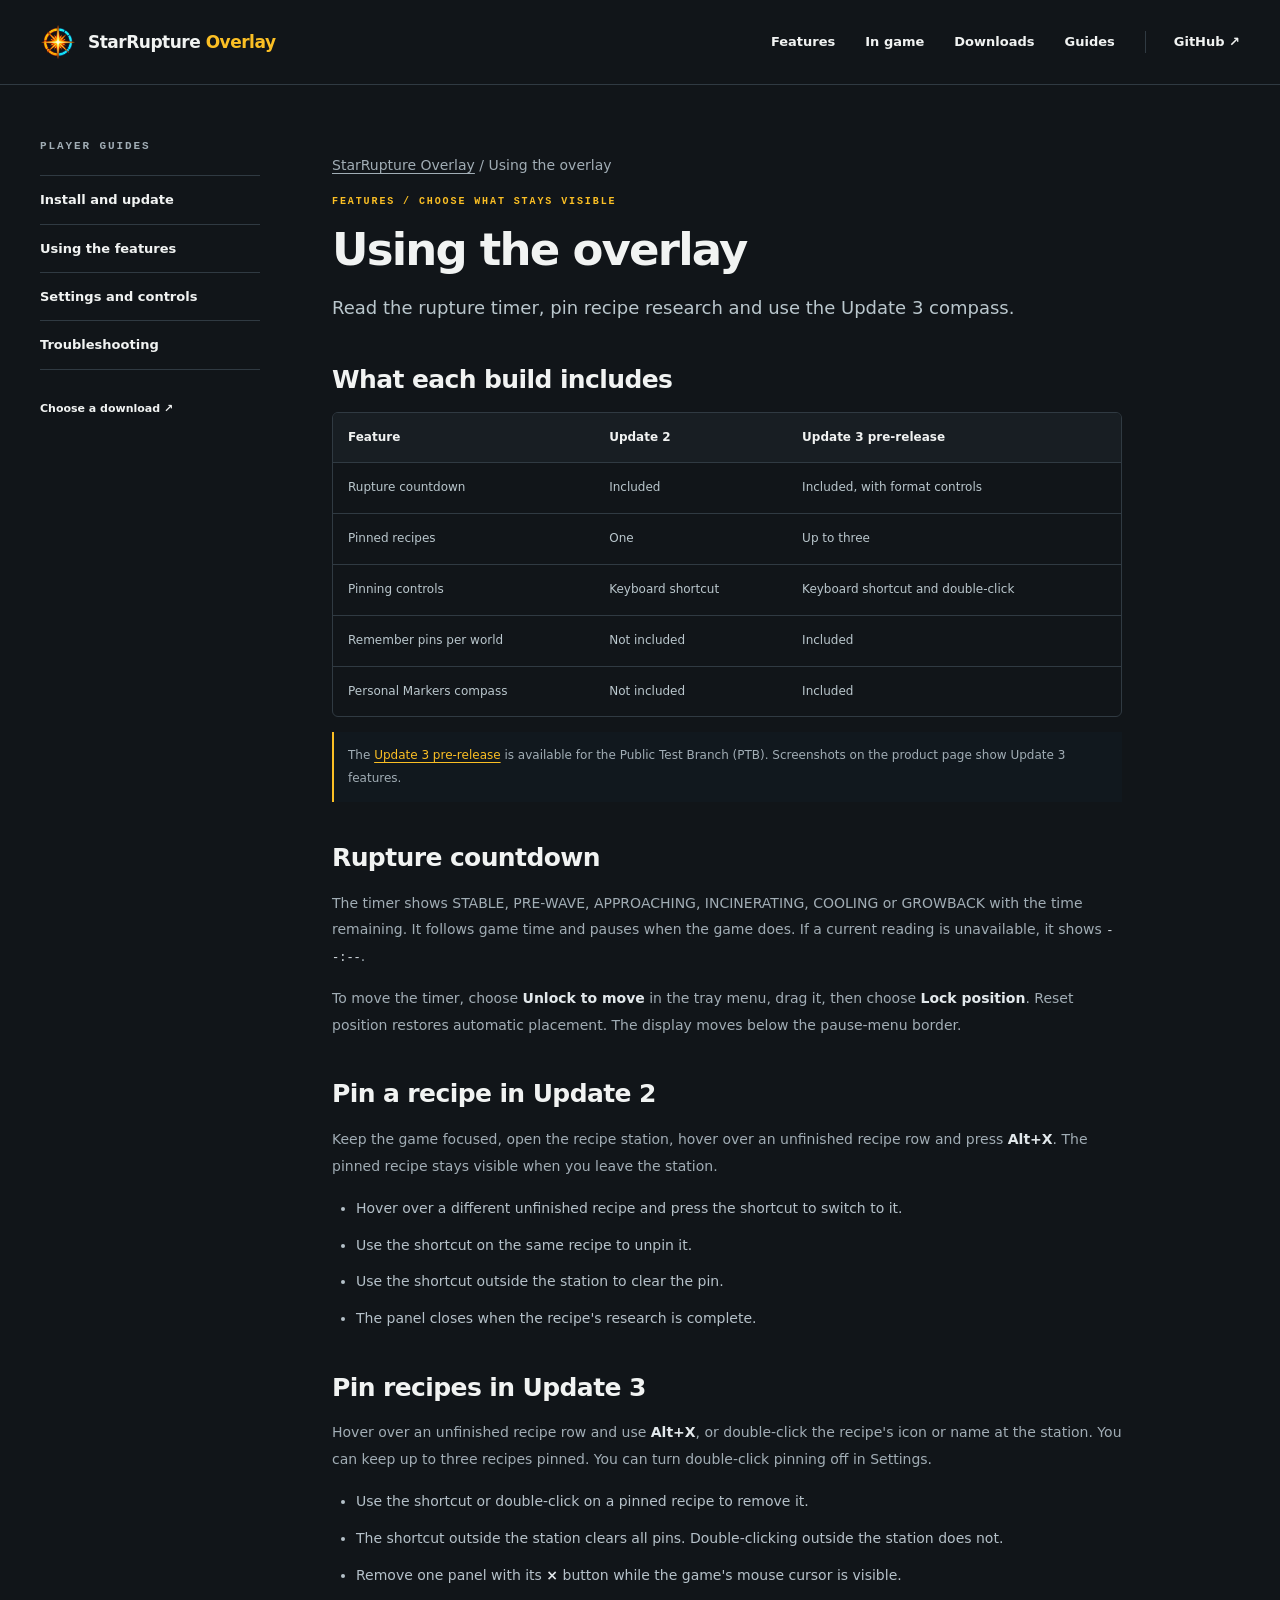
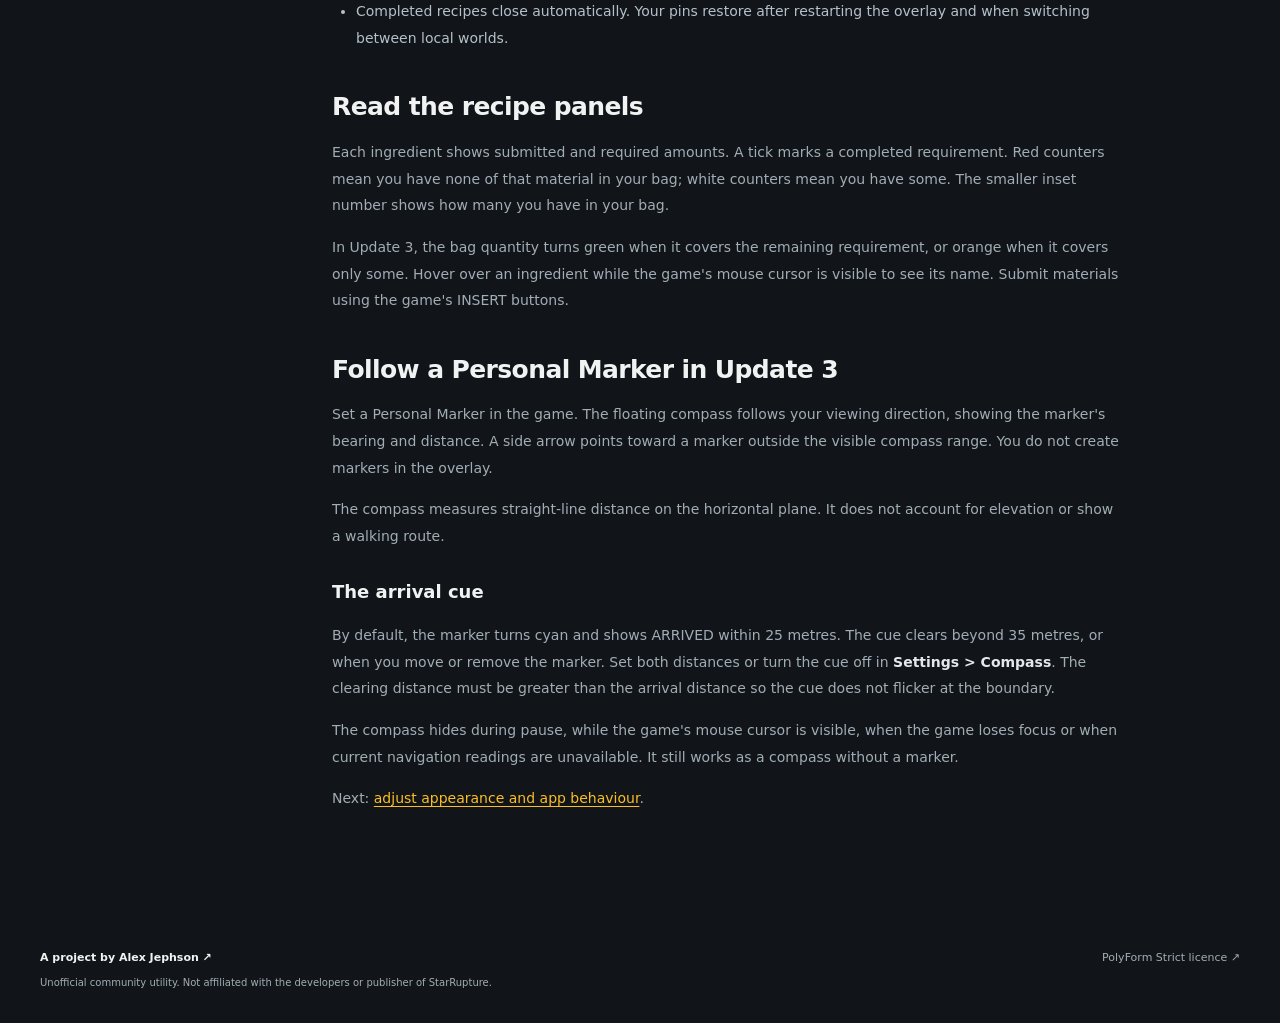
==== site/website/guides/features.html @ 8e0cb85e "Add StarRupture Overlay product website and manual Pages publishing" ====
<!doctype html>
<html lang="en"><head><meta charset="utf-8"><meta name="viewport" content="width=device-width, initial-scale=1"><meta name="robots" content="noindex,nofollow"><meta name="theme-color" content="#111519"><meta name="description" content="Read the rupture timer, pin recipe research and use the Update 3 compass."><title>Using the overlay | StarRupture Overlay</title><link rel="icon" href="../assets/overlay-mark.png"><link rel="stylesheet" href="../styles.css">
<!-- SEO:start -->
<link rel="canonical" href="https://ahjephson.dev/star-rupture-overlay/guides/features.html">
<meta property="og:type" content="website">
<meta property="og:site_name" content="StarRupture Overlay">
<meta property="og:title" content="Using the overlay | StarRupture Overlay">
<meta property="og:description" content="Read the rupture timer, pin recipe research and use the Update 3 compass.">
<meta property="og:url" content="https://ahjephson.dev/star-rupture-overlay/guides/features.html">
<meta property="og:image" content="https://ahjephson.dev/star-rupture-overlay/assets/in-game-overview.webp">
<meta property="og:image:width" content="1600">
<meta property="og:image:height" content="899">
<meta property="og:image:alt" content="StarRupture Overlay showing the timer, Personal Marker compass and recipe tracker in game.">
<meta name="twitter:card" content="summary_large_image">
<meta name="twitter:title" content="Using the overlay | StarRupture Overlay">
<meta name="twitter:description" content="Read the rupture timer, pin recipe research and use the Update 3 compass.">
<meta name="twitter:image" content="https://ahjephson.dev/star-rupture-overlay/assets/in-game-overview.webp">
<meta name="twitter:image:alt" content="StarRupture Overlay showing the timer, Personal Marker compass and recipe tracker in game.">
<script type="application/ld+json">{"@context":"https://schema.org","@graph":[{"@type":"WebPage","@id":"https://ahjephson.dev/star-rupture-overlay/guides/features.html#page","url":"https://ahjephson.dev/star-rupture-overlay/guides/features.html","name":"Using the overlay | StarRupture Overlay","description":"Read the rupture timer, pin recipe research and use the Update 3 compass.","inLanguage":"en","primaryImageOfPage":{"@type":"ImageObject","url":"https://ahjephson.dev/star-rupture-overlay/assets/in-game-overview.webp","width":1600,"height":899},"about":{"@id":"https://ahjephson.dev/star-rupture-overlay/#application"},"breadcrumb":{"@id":"https://ahjephson.dev/star-rupture-overlay/guides/features.html#breadcrumb"}},{"@type":"BreadcrumbList","@id":"https://ahjephson.dev/star-rupture-overlay/guides/features.html#breadcrumb","itemListElement":[{"@type":"ListItem","position":1,"name":"StarRupture Overlay","item":"https://ahjephson.dev/star-rupture-overlay/"},{"@type":"ListItem","position":2,"name":"Using the overlay","item":"https://ahjephson.dev/star-rupture-overlay/guides/features.html"}]}]}</script>
<!-- SEO:end -->
</head>
<body><a class="skip" href="#main">Skip to content</a>
  <header class="site-header"><div class="wrap header-inner">
    <a class="brand" href="../"><img src="../assets/overlay-mark.png" width="36" height="36" alt=""><span>StarRupture <strong>Overlay</strong></span></a>
    <nav aria-label="Main navigation"><a href="../#features">Features</a><a href="../#in-game">In game</a><a href="../#get-started">Downloads</a><a href="install.html">Guides</a><a href="https://github.com/ahjephson/star-rupture-overlay" class="nav-source">GitHub <span aria-hidden="true">↗</span></a></nav>
  </div></header>
<main id="main" class="wrap guide-layout"><aside class="guide-nav"><p class="eyebrow">PLAYER GUIDES</p><nav aria-label="Player guides"><a href="install.html">Install and update</a><a href="features.html">Using the features</a><a href="settings.html">Settings and controls</a><a href="help.html">Troubleshooting</a></nav><a class="text-link" href="../#get-started">Choose a download ↗</a></aside><article class="guide-prose"><p class="guide-breadcrumb"><a href="../">StarRupture Overlay</a> / Using the overlay</p><p class="eyebrow">FEATURES / CHOOSE WHAT STAYS VISIBLE</p><h1>Using the overlay</h1><p class="guide-intro">Read the rupture timer, pin recipe research and use the Update 3 compass.</p><h2>What each build includes</h2><div class="table-scroll"><table><thead><tr><th>Feature</th><th>Update 2</th><th>Update 3 pre-release</th></tr></thead><tbody><tr><td>Rupture countdown</td><td>Included</td><td>Included, with format controls</td></tr><tr><td>Pinned recipes</td><td>One</td><td>Up to three</td></tr><tr><td>Pinning controls</td><td>Keyboard shortcut</td><td>Keyboard shortcut and double-click</td></tr><tr><td>Remember pins per world</td><td>Not included</td><td>Included</td></tr><tr><td>Personal Markers compass</td><td>Not included</td><td>Included</td></tr></tbody></table></div><p class="version-note">The <a href="https://github.com/ahjephson/star-rupture-overlay/releases/tag/v1.1.0-update3.1">Update 3 pre-release</a> is available for the Public Test Branch (PTB). Screenshots on the product page show Update 3 features.</p>
<h2>Rupture countdown</h2><p>The timer shows STABLE, PRE-WAVE, APPROACHING, INCINERATING, COOLING or GROWBACK with the time remaining. It follows game time and pauses when the game does. If a current reading is unavailable, it shows <code>--:--</code>.</p><p>To move the timer, choose <strong>Unlock to move</strong> in the tray menu, drag it, then choose <strong>Lock position</strong>. Reset position restores automatic placement. The display moves below the pause-menu border.</p>
<h2>Pin a recipe in Update 2</h2><p>Keep the game focused, open the recipe station, hover over an unfinished recipe row and press <strong>Alt+X</strong>. The pinned recipe stays visible when you leave the station.</p><ul><li>Hover over a different unfinished recipe and press the shortcut to switch to it.</li><li>Use the shortcut on the same recipe to unpin it.</li><li>Use the shortcut outside the station to clear the pin.</li><li>The panel closes when the recipe's research is complete.</li></ul>
<h2>Pin recipes in Update 3</h2><p>Hover over an unfinished recipe row and use <strong>Alt+X</strong>, or double-click the recipe's icon or name at the station. You can keep up to three recipes pinned. You can turn double-click pinning off in Settings.</p><ul><li>Use the shortcut or double-click on a pinned recipe to remove it.</li><li>The shortcut outside the station clears all pins. Double-clicking outside the station does not.</li><li>Remove one panel with its <strong>×</strong> button while the game's mouse cursor is visible.</li><li>Completed recipes close automatically. Your pins restore after restarting the overlay and when switching between local worlds.</li></ul>
<h2>Read the recipe panels</h2><p>Each ingredient shows submitted and required amounts. A tick marks a completed requirement. Red counters mean you have none of that material in your bag; white counters mean you have some. The smaller inset number shows how many you have in your bag.</p><p>In Update 3, the bag quantity turns green when it covers the remaining requirement, or orange when it covers only some. Hover over an ingredient while the game's mouse cursor is visible to see its name. Submit materials using the game's INSERT buttons.</p>
<h2>Follow a Personal Marker in Update 3</h2><p>Set a Personal Marker in the game. The floating compass follows your viewing direction, showing the marker's bearing and distance. A side arrow points toward a marker outside the visible compass range. You do not create markers in the overlay.</p><p>The compass measures straight-line distance on the horizontal plane. It does not account for elevation or show a walking route.</p><h3>The arrival cue</h3><p>By default, the marker turns cyan and shows ARRIVED within 25 metres. The cue clears beyond 35 metres, or when you move or remove the marker. Set both distances or turn the cue off in <strong>Settings &gt; Compass</strong>. The clearing distance must be greater than the arrival distance so the cue does not flicker at the boundary.</p><p>The compass hides during pause, while the game's mouse cursor is visible, when the game loses focus or when current navigation readings are unavailable. It still works as a compass without a marker.</p><p>Next: <a href="settings.html">adjust appearance and app behaviour</a>.</p></article></main>
  <footer class="wrap footer"><div><a class="footer-brand" href="https://ahjephson.dev/">A project by Alex Jephson <span aria-hidden="true">↗</span></a><p>Unofficial community utility. Not affiliated with the developers or publisher of StarRupture.</p></div><a href="https://github.com/ahjephson/star-rupture-overlay/blob/main/LICENSE">PolyForm Strict licence ↗</a></footer></body></html>
---- site/website/styles.css ----
:root{color-scheme:dark;--bg:#111519;--surface:#181e23;--line:#303a42;--ink:#f1f3f2;--muted:#a1adb5;--amber:#fbbf24;--cyan:#80d8da;font-family:Inter,ui-sans-serif,system-ui,-apple-system,BlinkMacSystemFont,"Segoe UI",sans-serif;font-synthesis:none;text-rendering:optimizeLegibility}
*{box-sizing:border-box}html{scroll-behavior:smooth;scroll-padding-top:100px}body{margin:0;background:var(--bg);color:var(--ink);line-height:1.65}a{color:inherit;text-decoration:none}a:focus-visible{outline:2px solid var(--amber);outline-offset:6px}p,h1,h2,h3,figure{margin:0}p{color:var(--muted)}.wrap{width:min(1240px,calc(100% - 80px));margin-inline:auto}.site-header{background:#111519f5;border-bottom:1px solid var(--line)}.header-inner{min-height:84px;display:flex;align-items:center;justify-content:space-between;gap:32px}.brand{display:flex;align-items:center;gap:12px;font-weight:750;font-size:17px;letter-spacing:-.5px}.brand strong{color:var(--amber);font-weight:750}.brand img{object-fit:contain}nav{display:flex;gap:30px;font-size:13px;font-weight:550}nav a:hover,.text-link:hover{color:var(--amber)}.nav-source{border-left:1px solid var(--line);padding-left:28px}.hero{padding-top:58px}.hero-top{display:grid;grid-template-columns:1.08fr 1fr;align-items:end;gap:70px;margin-bottom:38px}.eyebrow,.frame-bar,.feature-label,.feature-footer,.small,.fact-number,.requirement>span{font-family:ui-monospace,SFMono-Regular,Consolas,monospace}.eyebrow{font-size:11px;letter-spacing:1.9px;color:var(--muted);font-weight:600;display:flex;align-items:center;gap:9px;margin-bottom:20px}.dot,.live-dot,.status-dot{display:inline-block;width:6px;height:6px;background:var(--amber);border-radius:50%;flex-shrink:0}.live-dot,.status-dot{background:var(--cyan)}h1{font-size:clamp(40px,4.7vw,66px);line-height:1.07;letter-spacing:-3px;font-weight:750}h1 span,.amber{color:var(--amber)}.hero-copy>p:first-child{font-size:17px;max-width:510px;line-height:1.75}.actions{display:flex;gap:25px;align-items:center;flex-wrap:wrap;margin:24px 0 15px}.button{display:inline-flex;gap:26px;justify-content:space-between;align-items:center;font-size:13px;font-weight:750;padding:13px 20px;border-radius:5px}.primary{background:var(--amber);color:#171b1e}.primary:hover{background:#ffd369}.text-link{font-size:13px;font-weight:650}.text-link span{margin-left:10px}.small{font-size:10px;letter-spacing:.2px}.muted{color:var(--muted)}.game-frame{border:1px solid #42505a;border-radius:8px;overflow:hidden;background:#191f24;box-shadow:0 16px 60px #0002}.frame-bar{display:flex;align-items:center;gap:9px;justify-content:space-between;padding:11px 16px;font-size:9px;letter-spacing:1.5px;color:#b7c2c9;border-bottom:1px solid var(--line)}.frame-bar>span:first-child{display:flex;align-items:center;gap:8px}.preview-label{color:var(--amber)}.game-frame>a{display:block;line-height:0}.game-frame img{display:block;width:100%;height:auto}.game-frame figcaption{padding:12px 16px;display:flex;justify-content:space-between;gap:20px;font-size:11px;color:var(--muted)}.game-frame figcaption>span:first-child{color:var(--ink)}.compatibility{display:grid;grid-template-columns:auto 1fr;gap:36px;padding:19px 0 24px;border-bottom:1px solid var(--line);font-size:11px}.compatibility p:first-child{display:flex;align-items:center;gap:9px;color:var(--ink);white-space:nowrap}.section{padding-block:82px}.section-heading{display:flex;justify-content:space-between;align-items:end;gap:60px;margin-bottom:34px}h2{font-size:clamp(30px,3vw,43px);line-height:1.15;letter-spacing:-1.7px}.section-heading>p{max-width:410px;font-size:14px}.feature-grid{display:grid;grid-template-columns:repeat(3,minmax(0,1fr));gap:18px}.feature{padding:28px;background:var(--surface);border:1px solid var(--line);border-radius:7px;display:flex;flex-direction:column}.feature-label{font-size:9px;letter-spacing:1px;display:flex;justify-content:space-between;align-items:center;color:var(--amber);margin-bottom:24px}.feature-label>span:last-child{font-size:23px;font-family:system-ui}.feature h3{font-size:26px;line-height:1.2;letter-spacing:-.7px;margin-bottom:16px}.feature p{font-size:13px;line-height:1.9;flex:1}.feature-footer{border-top:1px solid var(--line);margin-top:26px;padding-top:16px;font-size:9px;letter-spacing:.5px;display:flex;gap:9px;align-items:center;color:#b7c2c9}.upcoming-tag{color:var(--amber)}.upcoming{border-top-color:#c18e19}.game-band{background:#151b20;border-block:1px solid var(--line)}.quiet-facts{display:grid;grid-template-columns:repeat(3,1fr);gap:45px;margin-top:35px}.fact-number{color:var(--amber);font-size:10px}.quiet-facts h3{font-size:16px;margin:9px 0}.quiet-facts p{font-size:12px;line-height:1.85}.install{display:grid;grid-template-columns:1fr .87fr;gap:100px;align-items:center}.install-copy{font-size:14px;margin-top:22px;max-width:480px}code{font-size:12px;color:#d8e0e6;overflow-wrap:anywhere}.install-panel{border:1px solid var(--line);border-radius:7px;background:var(--surface)}.install-panel>.frame-bar{justify-content:start}.install-panel-body{padding:26px}.requirement{display:flex;justify-content:space-between;gap:20px;font-size:12px;padding:12px 0;border-bottom:1px solid var(--line)}.requirement>span{color:var(--muted);font-size:10px}.requirement strong{font-weight:550;text-align:right}.install-panel-body p{font-size:12px;margin:20px 0}.closing{border-block:1px solid var(--line);background:linear-gradient(110deg,#211f18,#161b20)}.closing-inner{padding-block:42px;display:flex;justify-content:space-between;gap:35px;align-items:center}.closing h2{font-size:26px;letter-spacing:-.6px}.closing .eyebrow{margin-bottom:12px}.closing p:last-child{font-size:13px;margin-top:10px}.footer{padding-block:32px;display:flex;justify-content:space-between;gap:40px;font-size:11px}.footer-brand{color:var(--ink);font-weight:600}.footer p{font-size:10px;max-width:620px;margin-top:8px}.footer>a{color:var(--muted)}.skip{position:absolute;top:-100px}.skip:focus{top:10px;left:20px;background:var(--amber);color:#111;padding:10px;z-index:10}
@media(max-width:1000px){.hero-top{gap:35px}.hero-copy>p:first-child{font-size:14px}h1{letter-spacing:-2px}.install{gap:40px}.feature{padding:22px}.feature h3{font-size:23px}.compatibility{gap:20px}.section{padding-block:60px}}
@media(max-width:700px){.wrap{width:calc(100% - 36px)}.header-inner{min-height:72px;flex-wrap:wrap;gap:12px;padding-block:15px}nav{width:100%;gap:22px;font-size:11px}.nav-source{margin-left:auto;padding-left:15px}.hero{padding-top:36px}.hero-top,.install{grid-template-columns:1fr;gap:25px}h1{font-size:43px}.hero-top{margin-bottom:25px}.hero-copy>p:first-child{font-size:15px}.eyebrow{font-size:9px}.actions{gap:20px}.compatibility{grid-template-columns:1fr;gap:8px}.frame-bar{font-size:8px;letter-spacing:.7px;padding:9px 10px}.game-frame figcaption{font-size:10px;padding:10px}.game-frame figcaption>span:last-child{display:none}.section{padding-block:46px}.section-heading{display:block;margin-bottom:25px}.section-heading>p{margin-top:18px;font-size:13px}.feature-grid{grid-template-columns:1fr}.feature-label{margin-bottom:16px}.quiet-facts{grid-template-columns:1fr;gap:23px}.quiet-facts>div{border-bottom:1px solid var(--line);padding-bottom:20px}.closing-inner,.footer{flex-direction:column;align-items:start;gap:25px}.install{gap:30px}.install-panel-body{padding:20px}h2{font-size:33px}.footer{padding-block:25px}}
@media(prefers-reduced-motion:reduce){html{scroll-behavior:auto}}
.feature-showcase{grid-template-columns:repeat(2,minmax(0,1fr));gap:22px}.feature-showcase .feature{padding:0;overflow:hidden}.feature-content{padding:30px}.feature-showcase .feature-label{margin-bottom:16px;gap:14px;flex-wrap:wrap}.feature-showcase h3{font-size:27px}.feature-showcase p{flex:initial}.feature-visual{height:210px;position:relative;display:flex;align-items:center;justify-content:center;overflow:hidden;background:radial-gradient(ellipse at center,#26383b,#10181d 75%);border-bottom:1px solid var(--line)}.capture-window{position:relative;overflow:hidden;flex-shrink:0}.capture-window img{position:absolute;width:2559px!important;max-width:none;height:1438px;left:0;top:0}.timer-visual .capture-window{width:230px;height:96px}.capture-caption{position:absolute;left:22px;bottom:14px;font:8px ui-monospace,Consolas,monospace;letter-spacing:1.4px;color:#a1adb5}.compass-visual .capture-window{width:440px;height:100px}.compass-visual img{left:-1060px}.compass-feature{order:2}.recipe-feature{order:3;grid-column:1/-1;display:grid;grid-template-columns:1fr 1fr!important}.recipe-feature .feature-content{grid-column:1;grid-row:1;align-self:center;padding:42px}.recipe-visual{grid-column:2;grid-row:1;height:100%;min-height:440px;border-bottom:0;border-left:1px solid var(--line);background:radial-gradient(ellipse at center,#3a3931,#111a20 80%)}.recipe-visual .capture-window{width:310px;height:550px;transform:scale(.75);margin-block:-68px}.recipe-visual img{left:-2248px;top:-446px}.feature-points{padding:0;margin:20px 0 0;list-style:none;display:grid;gap:10px}.feature-points li{position:relative;padding-left:17px;color:#bdc8cf;font-size:12px;line-height:1.7}.feature-points li::before{content:'+';position:absolute;left:0;color:var(--amber)}.feature-content .feature-note{border-top:1px solid var(--line);padding-top:18px;margin-top:24px;font-size:11px;color:var(--muted)}
@media(max-width:700px){.feature-showcase{grid-template-columns:1fr}.feature-content{padding:23px}.feature-showcase h3{font-size:24px}.feature-visual{height:180px}.recipe-feature{grid-template-columns:1fr!important}.recipe-visual{grid-column:1;grid-row:1;min-height:350px;border-left:0;border-bottom:1px solid var(--line)}.recipe-feature .feature-content{grid-row:2;padding:25px}.recipe-visual .capture-window{transform:scale(.6);margin-block:-110px}.compass-visual .capture-window{transform:scale(.68)}.capture-caption{font-size:7px}}

.feature-showcase .feature-label>span{font:inherit}.feature-showcase .feature-label>.upcoming-tag{font-size:8px;letter-spacing:.5px;border:1px solid #69551f;padding:3px 7px;border-radius:3px}.timer-visual .capture-window{width:222px;height:86px}.timer-visual img{left:-8px;top:-8px}
.timer-visual .capture-window,.recipe-visual .capture-window{border:2px solid #657580;border-radius:4px;box-shadow:0 0 0 10px #10171d,0 0 0 11px #35434e,0 12px 30px #0008}.compass-states{height:250px;flex-direction:column;gap:10px}.marker-state .state-label{display:block;text-align:center;font:8px ui-monospace,monospace;letter-spacing:1px;color:var(--muted);margin-bottom:7px}.compass-states .marker-state>.capture-window{height:93px;border:1px solid #4d6268;border-radius:4px}.compass-states .arrival-state{display:flex;align-items:center;gap:18px}.compass-states .arrival-state>.capture-window{width:148px;height:53px;border:1px solid #4d6268;border-radius:4px}.compass-states .arrival-state img{left:-1206px;top:-40px}.arrival-state p{font-size:11px!important;max-width:125px}.version-note{margin-top:14px;padding:12px 14px;border-left:2px solid var(--amber);background:#11181e;font-size:12px!important}.download-grid{display:grid;grid-template-columns:1fr 1fr;gap:22px}.download-card{padding:32px;background:var(--surface);border:1px solid var(--line);border-radius:7px;display:flex;flex-direction:column;align-items:start}.download-channel{font:10px ui-monospace,monospace;letter-spacing:1px;color:var(--cyan);margin-bottom:18px}.prerelease .download-channel{color:var(--amber)}.download-card h3{font-size:26px;letter-spacing:-.7px;margin-bottom:12px}.download-card>p{font-size:13px}.download-card .feature-points{margin-bottom:26px;flex:1}.download-card .text-link,.download-card>.small{margin-top:16px}.unavailable{background:#252b30;color:#b4bec5;border:1px solid #495159;cursor:default}.guide-strip{display:flex;justify-content:space-between;gap:24px;align-items:center;margin-top:24px;padding:24px;border:1px solid var(--line);border-radius:7px}.guide-strip h3{font-size:17px}.guide-strip p{font-size:12px;margin-top:5px}
@media(max-width:700px){.download-grid{grid-template-columns:1fr}.download-card{padding:24px}.guide-strip{align-items:start;flex-direction:column}.compass-states{height:230px}.compass-states .marker-state>.capture-window{transform:scale(.65);margin-block:-14px}.compass-states .arrival-state>.capture-window{transform:none}.compass-states .arrival-state{gap:10px}.arrival-state p{max-width:90px}}
.guide-layout{display:grid;grid-template-columns:220px minmax(0,790px);gap:72px;padding-block:52px 90px}.guide-nav{align-self:start;position:sticky;top:30px}.guide-nav nav{display:flex;flex-direction:column;gap:0;margin-bottom:24px;border-top:1px solid var(--line)}.guide-nav nav a{padding:13px 0;border-bottom:1px solid var(--line);font-size:13px}.guide-nav .text-link{font-size:11px}.guide-prose{min-width:0}.guide-breadcrumb{font-size:11px;margin-bottom:32px}.guide-breadcrumb a{color:var(--muted)!important}.guide-prose h1{font-size:45px;line-height:1.15;letter-spacing:-1.8px;margin-bottom:18px}.guide-prose .guide-intro{font-size:18px;line-height:1.7;margin-bottom:32px;color:#bac7cd}.guide-prose h2{font-size:25px;letter-spacing:-.6px;margin:42px 0 17px}.guide-prose h3{font-size:18px;margin:28px 0 13px}.guide-prose p{margin:15px 0;font-size:14px;line-height:1.9}.guide-prose li{font-size:14px;line-height:1.9;margin:10px 0;color:#b5c1c9}.guide-prose ul,.guide-prose ol{padding-left:24px}.guide-prose strong{color:#e2e8eb;font-weight:600}.guide-prose a:not(.button){color:var(--amber);text-decoration:underline;text-underline-offset:3px}.guide-prose pre{padding:20px;background:#0c1217;border:1px solid var(--line);border-radius:5px;overflow:auto;white-space:pre-wrap;overflow-wrap:anywhere}.guide-prose pre code{font-size:12px}.inline-badge{font:9px ui-monospace,monospace;letter-spacing:.5px;color:var(--amber);border:1px solid #69551f;padding:4px 8px;vertical-align:middle;white-space:nowrap}.table-scroll{overflow:auto;border:1px solid var(--line);border-radius:6px}.guide-prose table{width:100%;border-collapse:collapse;font-size:12px;min-width:520px}.guide-prose th,.guide-prose td{padding:15px;text-align:left;border-bottom:1px solid var(--line);color:#bac7cd}.guide-prose th{color:var(--ink);background:var(--surface);font-weight:600}.guide-prose tr:last-child td{border-bottom:0}.guide-prose .eyebrow{font-size:10px;line-height:1.5;color:var(--amber)}
@media(max-width:800px){.guide-layout{grid-template-columns:1fr;gap:32px;padding-block:28px 50px}.guide-nav{position:static}.guide-nav nav{display:grid;grid-template-columns:1fr 1fr;margin-bottom:12px;gap:0 18px}.guide-nav .eyebrow{margin-bottom:12px}.guide-prose h1{font-size:36px}.guide-breadcrumb{margin-bottom:22px}.guide-prose .guide-intro{font-size:16px}.guide-prose h2{font-size:23px}.guide-nav nav a{font-size:11px}.guide-prose table{min-width:460px}}
.feature-showcase{grid-template-columns:minmax(0,1fr);gap:24px}.feature-showcase>.feature{display:grid;grid-template-columns:minmax(0,1fr) minmax(0,1fr)!important;grid-column:1/-1;min-width:0}.feature-showcase .feature-content{grid-column:1;grid-row:1;align-self:center;padding:42px}.feature-showcase .feature-visual{grid-column:2;grid-row:1;height:100%;min-height:360px;border-bottom:0;border-left:1px solid var(--line)}.feature-showcase .timer-cycle{display:grid;grid-template-columns:repeat(2,minmax(0,1fr));gap:28px 16px;padding:38px 28px 22px;min-height:440px;align-content:center;justify-items:center}.timer-stage{min-width:0;display:flex;flex-direction:column;align-items:center;gap:17px}.timer-stage figcaption{font:8px ui-monospace,monospace;letter-spacing:1.2px;color:var(--muted)}.timer-cycle .capture-window{width:222px;height:86px;flex-shrink:0}.timer-cycle .capture-window img{left:-8px;top:-8px}.stage-note{grid-column:1/-1;text-align:center;font-size:9px!important;margin-top:0!important;color:var(--muted)}
@media(min-width:701px) and (max-width:1100px){.feature-showcase .timer-cycle{padding-inline:14px;gap:18px 8px}.timer-stage .capture-window{transform:scale(.76);margin:-10px -27px}.timer-stage{gap:15px}.feature-showcase .compass-states .marker-state>.capture-window{transform:scale(.75);margin-inline:-55px}.feature-showcase .feature-content{padding:30px}}
@media(max-width:700px){.feature-showcase>.feature{grid-template-columns:minmax(0,1fr)!important}.feature-showcase .feature-visual{grid-column:1;grid-row:1;min-height:280px;border-left:0;border-bottom:1px solid var(--line)}.feature-showcase .feature-content{grid-column:1;grid-row:2;padding:27px}.feature-showcase .timer-cycle{grid-template-columns:repeat(2,minmax(0,1fr));min-height:350px;padding:28px 14px 20px;gap:19px 10px}.timer-stage .capture-window{transform:scale(.68);margin:-14px -36px}.timer-stage{gap:13px}.timer-stage figcaption{font-size:7px;letter-spacing:.5px}.feature-showcase .compass-states{min-height:260px}.feature-showcase .recipe-visual{min-height:350px}.stage-note{font-size:8px!important}}
@media(max-width:360px){.timer-stage .capture-window{transform:scale(.53);margin:-20px -52px}.feature-showcase .timer-cycle{gap:19px 6px;padding-inline:10px}.timer-stage figcaption{font-size:6px}.stage-note{max-width:220px}}
.feature-showcase .compass-states{min-height:430px;padding-block:30px;gap:20px}.clear-marker-state img{left:-1060px;top:0}
@media(max-width:700px){.feature-showcase .compass-states{min-height:350px;padding-block:24px;gap:18px}}
.ui-capture{margin:24px 0 30px;padding:22px;background:#1a232a;border:1px solid #35434e;border-radius:7px;text-align:center}.ui-capture a{display:block;line-height:0}.ui-capture img{max-width:100%;height:auto;display:block;margin:auto;filter:drop-shadow(0 9px 14px #0004)}.ui-capture figcaption{color:var(--muted);font:10px ui-monospace,monospace;margin-top:17px;line-height:1.6}.tray-capture-grid{display:grid;grid-template-columns:1fr 1fr;gap:18px;align-items:stretch}.tray-capture-grid .ui-capture{display:flex;flex-direction:column;justify-content:center;padding:26px 18px}.connection-captures{display:grid;grid-template-columns:repeat(3,minmax(0,1fr));gap:14px}.connection-captures .ui-capture{padding:16px 12px;margin-top:12px}.connection-captures .ui-capture a{flex:1;display:flex;align-items:center}.connection-captures .ui-capture img{width:100%}.connection-captures .ui-capture{display:flex;flex-direction:column;justify-content:center}
@media(max-width:700px){.ui-capture{padding:14px}.tray-capture-grid,.connection-captures{grid-template-columns:1fr;gap:0}.connection-captures .ui-capture img{width:auto}.connection-captures .ui-capture{padding:22px}.tray-capture-grid .ui-capture{margin-block:12px}}
.download-card .prerelease-note{font-size:11px;margin-top:16px;line-height:1.8}.prerelease-note a{color:var(--amber);text-decoration:underline;text-underline-offset:3px}

/* Feature assets are exact pixel crops; hidden source content is not published. */
.timer-cycle .capture-window img{width:222px!important;height:86px;left:0;top:0}
.compass-states .marker-state .capture-window img{width:440px!important;height:93px;left:0;top:0}
.compass-states .arrival-state .capture-window img{width:148px!important;height:53px;left:0;top:0}
.recipe-visual .capture-window img{width:310px!important;height:550px;left:0;top:0}
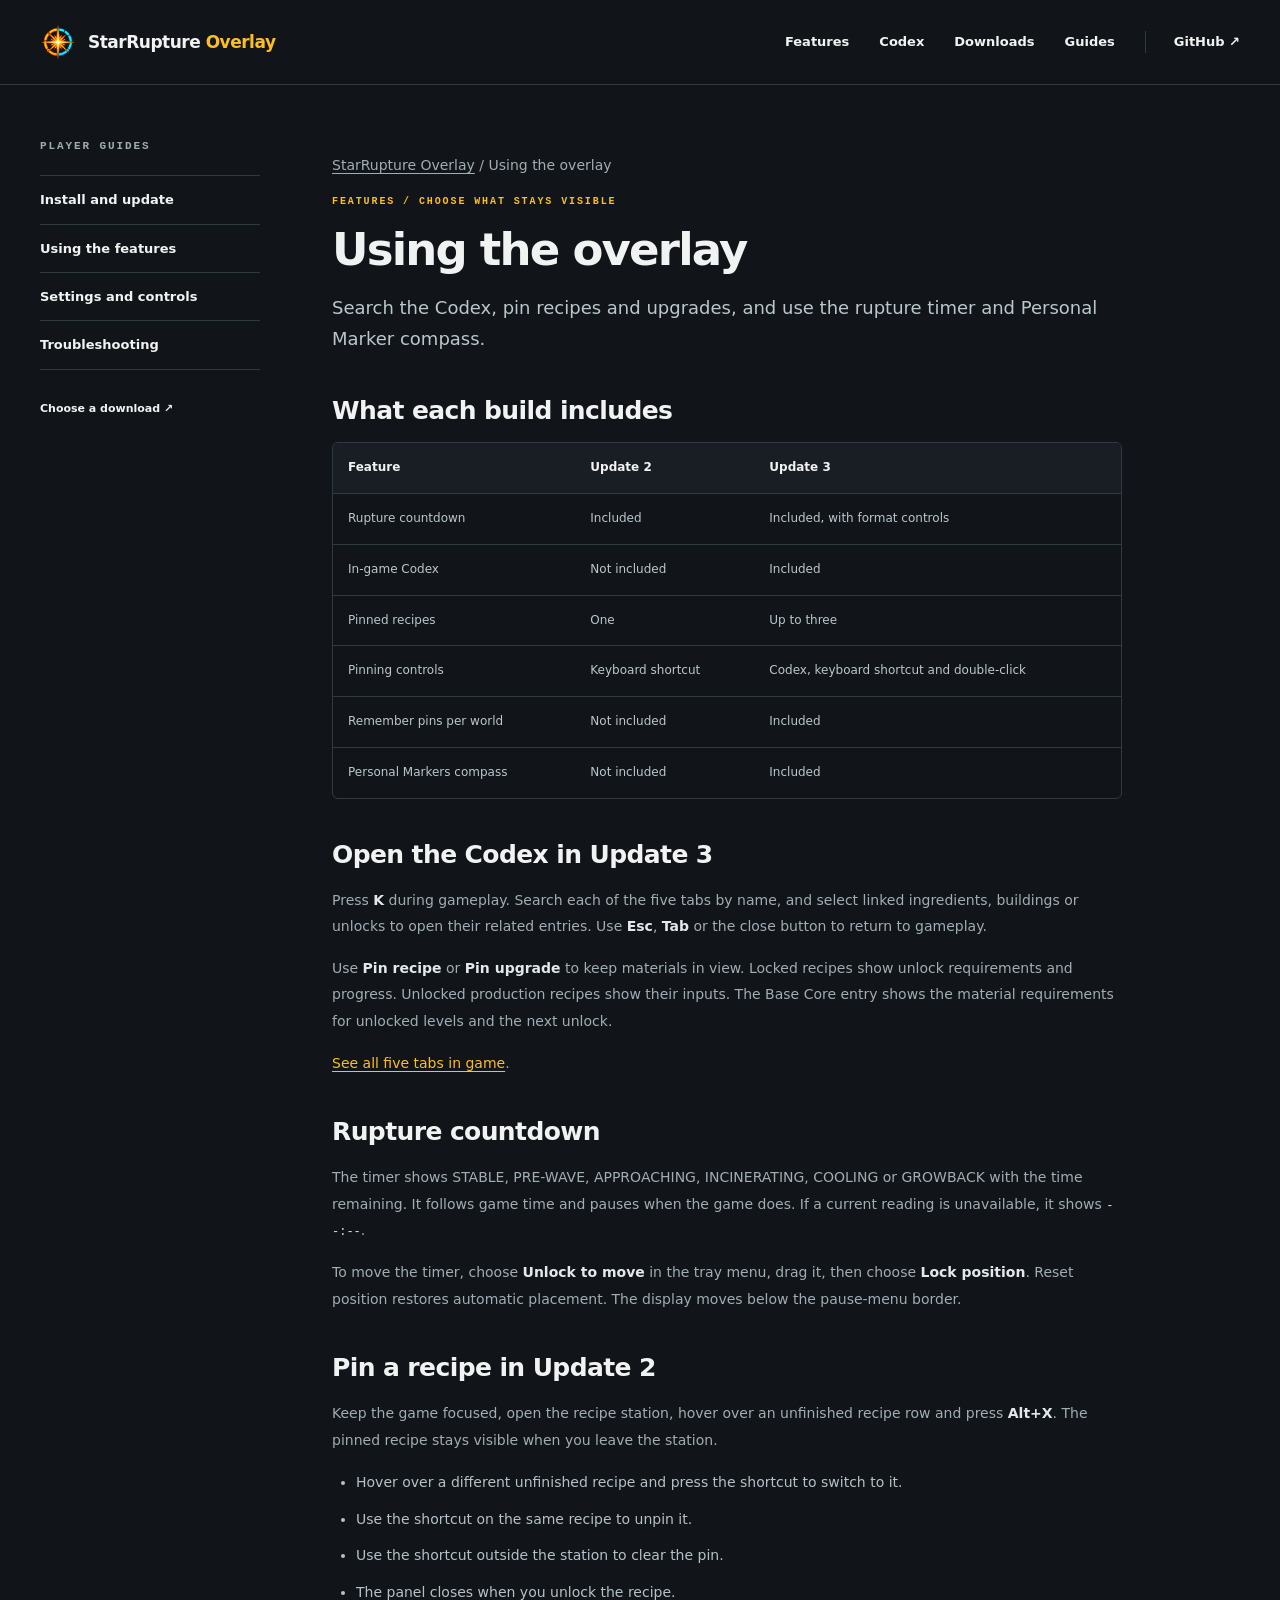
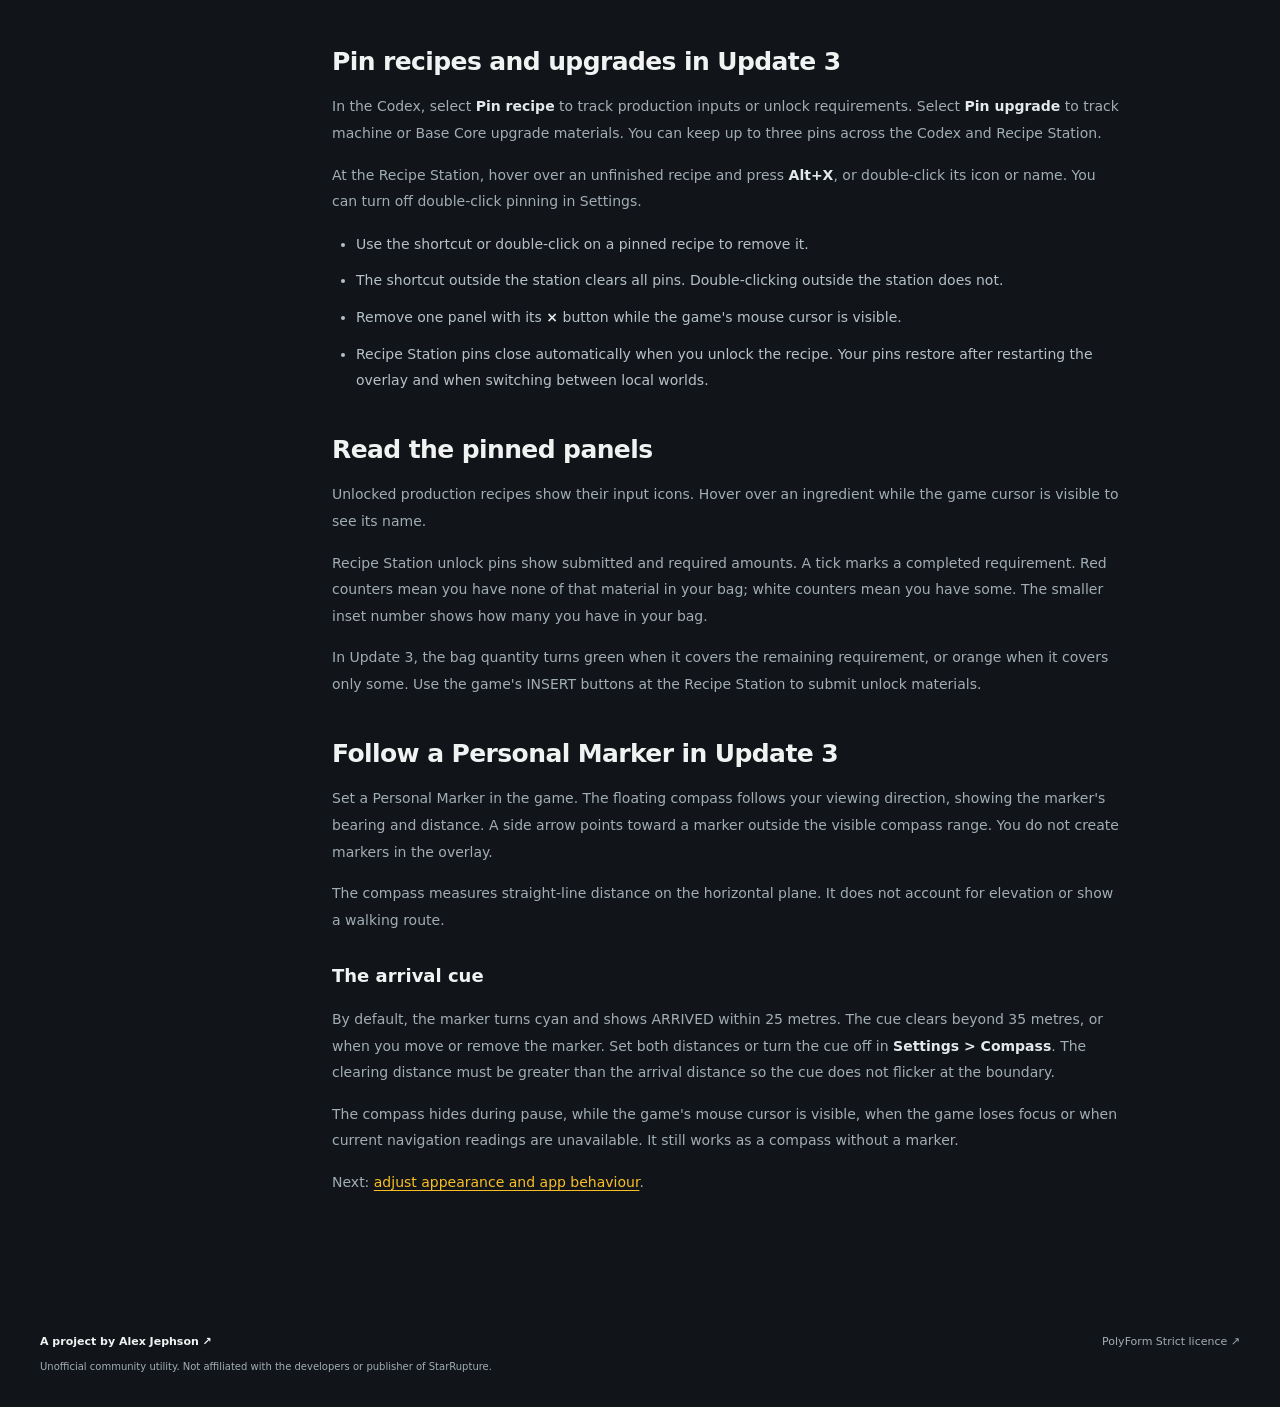
==== commit 7281845d: "Showcase the Codex and stable Update 3 release on the website" ====
--- a/site/website/guides/features.html
+++ b/site/website/guides/features.html
@@ -1,11 +1,11 @@
 <!doctype html>
-<html lang="en"><head><meta charset="utf-8"><meta name="viewport" content="width=device-width, initial-scale=1"><meta name="robots" content="noindex,nofollow"><meta name="theme-color" content="#111519"><meta name="description" content="Read the rupture timer, pin recipe research and use the Update 3 compass."><title>Using the overlay | StarRupture Overlay</title><link rel="icon" href="../assets/overlay-mark.png"><link rel="stylesheet" href="../styles.css">
+<html lang="en"><head><meta charset="utf-8"><meta name="viewport" content="width=device-width, initial-scale=1"><meta name="robots" content="noindex,nofollow"><meta name="theme-color" content="#111519"><meta name="description" content="Search the Codex, pin recipes and upgrades, and use the rupture timer and Personal Marker compass."><title>Using the overlay | StarRupture Overlay</title><link rel="icon" href="../assets/overlay-mark.png"><link rel="stylesheet" href="../styles.css?v=codex-1">
 <!-- SEO:start -->
 <link rel="canonical" href="https://ahjephson.dev/star-rupture-overlay/guides/features.html">
 <meta property="og:type" content="website">
 <meta property="og:site_name" content="StarRupture Overlay">
 <meta property="og:title" content="Using the overlay | StarRupture Overlay">
-<meta property="og:description" content="Read the rupture timer, pin recipe research and use the Update 3 compass.">
+<meta property="og:description" content="Search the Codex, pin recipes and upgrades, and use the rupture timer and Personal Marker compass.">
 <meta property="og:url" content="https://ahjephson.dev/star-rupture-overlay/guides/features.html">
 <meta property="og:image" content="https://ahjephson.dev/star-rupture-overlay/assets/in-game-overview.webp">
 <meta property="og:image:width" content="1600">
@@ -13,21 +13,21 @@
 <meta property="og:image:alt" content="StarRupture Overlay showing the timer, Personal Marker compass and recipe tracker in game.">
 <meta name="twitter:card" content="summary_large_image">
 <meta name="twitter:title" content="Using the overlay | StarRupture Overlay">
-<meta name="twitter:description" content="Read the rupture timer, pin recipe research and use the Update 3 compass.">
+<meta name="twitter:description" content="Search the Codex, pin recipes and upgrades, and use the rupture timer and Personal Marker compass.">
 <meta name="twitter:image" content="https://ahjephson.dev/star-rupture-overlay/assets/in-game-overview.webp">
 <meta name="twitter:image:alt" content="StarRupture Overlay showing the timer, Personal Marker compass and recipe tracker in game.">
-<script type="application/ld+json">{"@context":"https://schema.org","@graph":[{"@type":"WebPage","@id":"https://ahjephson.dev/star-rupture-overlay/guides/features.html#page","url":"https://ahjephson.dev/star-rupture-overlay/guides/features.html","name":"Using the overlay | StarRupture Overlay","description":"Read the rupture timer, pin recipe research and use the Update 3 compass.","inLanguage":"en","primaryImageOfPage":{"@type":"ImageObject","url":"https://ahjephson.dev/star-rupture-overlay/assets/in-game-overview.webp","width":1600,"height":899},"about":{"@id":"https://ahjephson.dev/star-rupture-overlay/#application"},"breadcrumb":{"@id":"https://ahjephson.dev/star-rupture-overlay/guides/features.html#breadcrumb"}},{"@type":"BreadcrumbList","@id":"https://ahjephson.dev/star-rupture-overlay/guides/features.html#breadcrumb","itemListElement":[{"@type":"ListItem","position":1,"name":"StarRupture Overlay","item":"https://ahjephson.dev/star-rupture-overlay/"},{"@type":"ListItem","position":2,"name":"Using the overlay","item":"https://ahjephson.dev/star-rupture-overlay/guides/features.html"}]}]}</script>
+<script type="application/ld+json">{"@context":"https://schema.org","@graph":[{"@type":"WebPage","@id":"https://ahjephson.dev/star-rupture-overlay/guides/features.html#page","url":"https://ahjephson.dev/star-rupture-overlay/guides/features.html","name":"Using the overlay | StarRupture Overlay","description":"Search the Codex, pin recipes and upgrades, and use the rupture timer and Personal Marker compass.","inLanguage":"en","primaryImageOfPage":{"@type":"ImageObject","url":"https://ahjephson.dev/star-rupture-overlay/assets/in-game-overview.webp","width":1600,"height":899},"about":{"@id":"https://ahjephson.dev/star-rupture-overlay/#application"},"breadcrumb":{"@id":"https://ahjephson.dev/star-rupture-overlay/guides/features.html#breadcrumb"}},{"@type":"BreadcrumbList","@id":"https://ahjephson.dev/star-rupture-overlay/guides/features.html#breadcrumb","itemListElement":[{"@type":"ListItem","position":1,"name":"StarRupture Overlay","item":"https://ahjephson.dev/star-rupture-overlay/"},{"@type":"ListItem","position":2,"name":"Using the overlay","item":"https://ahjephson.dev/star-rupture-overlay/guides/features.html"}]}]}</script>
 <!-- SEO:end -->
 </head>
 <body><a class="skip" href="#main">Skip to content</a>
   <header class="site-header"><div class="wrap header-inner">
     <a class="brand" href="../"><img src="../assets/overlay-mark.png" width="36" height="36" alt=""><span>StarRupture <strong>Overlay</strong></span></a>
-    <nav aria-label="Main navigation"><a href="../#features">Features</a><a href="../#in-game">In game</a><a href="../#get-started">Downloads</a><a href="install.html">Guides</a><a href="https://github.com/ahjephson/star-rupture-overlay" class="nav-source">GitHub <span aria-hidden="true">↗</span></a></nav>
+    <nav aria-label="Main navigation"><a href="../#features">Features</a><a href="../#codex">Codex</a><a href="../#get-started">Downloads</a><a href="install.html">Guides</a><a href="https://github.com/ahjephson/star-rupture-overlay" class="nav-source">GitHub <span aria-hidden="true">↗</span></a></nav>
   </div></header>
-<main id="main" class="wrap guide-layout"><aside class="guide-nav"><p class="eyebrow">PLAYER GUIDES</p><nav aria-label="Player guides"><a href="install.html">Install and update</a><a href="features.html">Using the features</a><a href="settings.html">Settings and controls</a><a href="help.html">Troubleshooting</a></nav><a class="text-link" href="../#get-started">Choose a download ↗</a></aside><article class="guide-prose"><p class="guide-breadcrumb"><a href="../">StarRupture Overlay</a> / Using the overlay</p><p class="eyebrow">FEATURES / CHOOSE WHAT STAYS VISIBLE</p><h1>Using the overlay</h1><p class="guide-intro">Read the rupture timer, pin recipe research and use the Update 3 compass.</p><h2>What each build includes</h2><div class="table-scroll"><table><thead><tr><th>Feature</th><th>Update 2</th><th>Update 3 pre-release</th></tr></thead><tbody><tr><td>Rupture countdown</td><td>Included</td><td>Included, with format controls</td></tr><tr><td>Pinned recipes</td><td>One</td><td>Up to three</td></tr><tr><td>Pinning controls</td><td>Keyboard shortcut</td><td>Keyboard shortcut and double-click</td></tr><tr><td>Remember pins per world</td><td>Not included</td><td>Included</td></tr><tr><td>Personal Markers compass</td><td>Not included</td><td>Included</td></tr></tbody></table></div><p class="version-note">The <a href="https://github.com/ahjephson/star-rupture-overlay/releases/tag/v1.1.0-update3.1">Update 3 pre-release</a> is available for the Public Test Branch (PTB). Screenshots on the product page show Update 3 features.</p>
+<main id="main" class="wrap guide-layout"><aside class="guide-nav"><p class="eyebrow">PLAYER GUIDES</p><nav aria-label="Player guides"><a href="install.html">Install and update</a><a href="features.html">Using the features</a><a href="settings.html">Settings and controls</a><a href="help.html">Troubleshooting</a></nav><a class="text-link" href="../#get-started">Choose a download ↗</a></aside><article class="guide-prose"><p class="guide-breadcrumb"><a href="../">StarRupture Overlay</a> / Using the overlay</p><p class="eyebrow">FEATURES / CHOOSE WHAT STAYS VISIBLE</p><h1>Using the overlay</h1><p class="guide-intro">Search the Codex, pin recipes and upgrades, and use the rupture timer and Personal Marker compass.</p><h2>What each build includes</h2><div class="table-scroll"><table><thead><tr><th>Feature</th><th>Update 2</th><th>Update 3</th></tr></thead><tbody><tr><td>Rupture countdown</td><td>Included</td><td>Included, with format controls</td></tr><tr><td>In-game Codex</td><td>Not included</td><td>Included</td></tr><tr><td>Pinned recipes</td><td>One</td><td>Up to three</td></tr><tr><td>Pinning controls</td><td>Keyboard shortcut</td><td>Codex, keyboard shortcut and double-click</td></tr><tr><td>Remember pins per world</td><td>Not included</td><td>Included</td></tr><tr><td>Personal Markers compass</td><td>Not included</td><td>Included</td></tr></tbody></table></div><h2 id="codex-guide">Open the Codex in Update 3</h2><p>Press <strong>K</strong> during gameplay. Search each of the five tabs by name, and select linked ingredients, buildings or unlocks to open their related entries. Use <strong>Esc</strong>, <strong>Tab</strong> or the close button to return to gameplay.</p><p>Use <strong>Pin recipe</strong> or <strong>Pin upgrade</strong> to keep materials in view. Locked recipes show unlock requirements and progress. Unlocked production recipes show their inputs. The Base Core entry shows the material requirements for unlocked levels and the next unlock.</p><p><a href="../#codex">See all five tabs in game</a>.</p>
 <h2>Rupture countdown</h2><p>The timer shows STABLE, PRE-WAVE, APPROACHING, INCINERATING, COOLING or GROWBACK with the time remaining. It follows game time and pauses when the game does. If a current reading is unavailable, it shows <code>--:--</code>.</p><p>To move the timer, choose <strong>Unlock to move</strong> in the tray menu, drag it, then choose <strong>Lock position</strong>. Reset position restores automatic placement. The display moves below the pause-menu border.</p>
-<h2>Pin a recipe in Update 2</h2><p>Keep the game focused, open the recipe station, hover over an unfinished recipe row and press <strong>Alt+X</strong>. The pinned recipe stays visible when you leave the station.</p><ul><li>Hover over a different unfinished recipe and press the shortcut to switch to it.</li><li>Use the shortcut on the same recipe to unpin it.</li><li>Use the shortcut outside the station to clear the pin.</li><li>The panel closes when the recipe's research is complete.</li></ul>
-<h2>Pin recipes in Update 3</h2><p>Hover over an unfinished recipe row and use <strong>Alt+X</strong>, or double-click the recipe's icon or name at the station. You can keep up to three recipes pinned. You can turn double-click pinning off in Settings.</p><ul><li>Use the shortcut or double-click on a pinned recipe to remove it.</li><li>The shortcut outside the station clears all pins. Double-clicking outside the station does not.</li><li>Remove one panel with its <strong>×</strong> button while the game's mouse cursor is visible.</li><li>Completed recipes close automatically. Your pins restore after restarting the overlay and when switching between local worlds.</li></ul>
-<h2>Read the recipe panels</h2><p>Each ingredient shows submitted and required amounts. A tick marks a completed requirement. Red counters mean you have none of that material in your bag; white counters mean you have some. The smaller inset number shows how many you have in your bag.</p><p>In Update 3, the bag quantity turns green when it covers the remaining requirement, or orange when it covers only some. Hover over an ingredient while the game's mouse cursor is visible to see its name. Submit materials using the game's INSERT buttons.</p>
+<h2>Pin a recipe in Update 2</h2><p>Keep the game focused, open the recipe station, hover over an unfinished recipe row and press <strong>Alt+X</strong>. The pinned recipe stays visible when you leave the station.</p><ul><li>Hover over a different unfinished recipe and press the shortcut to switch to it.</li><li>Use the shortcut on the same recipe to unpin it.</li><li>Use the shortcut outside the station to clear the pin.</li><li>The panel closes when you unlock the recipe.</li></ul>
+<h2 id="recipe-pins">Pin recipes and upgrades in Update 3</h2><p>In the Codex, select <strong>Pin recipe</strong> to track production inputs or unlock requirements. Select <strong>Pin upgrade</strong> to track machine or Base Core upgrade materials. You can keep up to three pins across the Codex and Recipe Station.</p><p>At the Recipe Station, hover over an unfinished recipe and press <strong>Alt+X</strong>, or double-click its icon or name. You can turn off double-click pinning in Settings.</p><ul><li>Use the shortcut or double-click on a pinned recipe to remove it.</li><li>The shortcut outside the station clears all pins. Double-clicking outside the station does not.</li><li>Remove one panel with its <strong>×</strong> button while the game's mouse cursor is visible.</li><li>Recipe Station pins close automatically when you unlock the recipe. Your pins restore after restarting the overlay and when switching between local worlds.</li></ul>
+<h2>Read the pinned panels</h2><p>Unlocked production recipes show their input icons. Hover over an ingredient while the game cursor is visible to see its name.</p><p>Recipe Station unlock pins show submitted and required amounts. A tick marks a completed requirement. Red counters mean you have none of that material in your bag; white counters mean you have some. The smaller inset number shows how many you have in your bag.</p><p>In Update 3, the bag quantity turns green when it covers the remaining requirement, or orange when it covers only some. Use the game's INSERT buttons at the Recipe Station to submit unlock materials.</p>
 <h2>Follow a Personal Marker in Update 3</h2><p>Set a Personal Marker in the game. The floating compass follows your viewing direction, showing the marker's bearing and distance. A side arrow points toward a marker outside the visible compass range. You do not create markers in the overlay.</p><p>The compass measures straight-line distance on the horizontal plane. It does not account for elevation or show a walking route.</p><h3>The arrival cue</h3><p>By default, the marker turns cyan and shows ARRIVED within 25 metres. The cue clears beyond 35 metres, or when you move or remove the marker. Set both distances or turn the cue off in <strong>Settings &gt; Compass</strong>. The clearing distance must be greater than the arrival distance so the cue does not flicker at the boundary.</p><p>The compass hides during pause, while the game's mouse cursor is visible, when the game loses focus or when current navigation readings are unavailable. It still works as a compass without a marker.</p><p>Next: <a href="settings.html">adjust appearance and app behaviour</a>.</p></article></main>
   <footer class="wrap footer"><div><a class="footer-brand" href="https://ahjephson.dev/">A project by Alex Jephson <span aria-hidden="true">↗</span></a><p>Unofficial community utility. Not affiliated with the developers or publisher of StarRupture.</p></div><a href="https://github.com/ahjephson/star-rupture-overlay/blob/main/LICENSE">PolyForm Strict licence ↗</a></footer></body></html>
--- a/site/website/styles.css
+++ b/site/website/styles.css
@@ -7,7 +7,7 @@
 @media(max-width:700px){.feature-showcase{grid-template-columns:1fr}.feature-content{padding:23px}.feature-showcase h3{font-size:24px}.feature-visual{height:180px}.recipe-feature{grid-template-columns:1fr!important}.recipe-visual{grid-column:1;grid-row:1;min-height:350px;border-left:0;border-bottom:1px solid var(--line)}.recipe-feature .feature-content{grid-row:2;padding:25px}.recipe-visual .capture-window{transform:scale(.6);margin-block:-110px}.compass-visual .capture-window{transform:scale(.68)}.capture-caption{font-size:7px}}
 
 .feature-showcase .feature-label>span{font:inherit}.feature-showcase .feature-label>.upcoming-tag{font-size:8px;letter-spacing:.5px;border:1px solid #69551f;padding:3px 7px;border-radius:3px}.timer-visual .capture-window{width:222px;height:86px}.timer-visual img{left:-8px;top:-8px}
-.timer-visual .capture-window,.recipe-visual .capture-window{border:2px solid #657580;border-radius:4px;box-shadow:0 0 0 10px #10171d,0 0 0 11px #35434e,0 12px 30px #0008}.compass-states{height:250px;flex-direction:column;gap:10px}.marker-state .state-label{display:block;text-align:center;font:8px ui-monospace,monospace;letter-spacing:1px;color:var(--muted);margin-bottom:7px}.compass-states .marker-state>.capture-window{height:93px;border:1px solid #4d6268;border-radius:4px}.compass-states .arrival-state{display:flex;align-items:center;gap:18px}.compass-states .arrival-state>.capture-window{width:148px;height:53px;border:1px solid #4d6268;border-radius:4px}.compass-states .arrival-state img{left:-1206px;top:-40px}.arrival-state p{font-size:11px!important;max-width:125px}.version-note{margin-top:14px;padding:12px 14px;border-left:2px solid var(--amber);background:#11181e;font-size:12px!important}.download-grid{display:grid;grid-template-columns:1fr 1fr;gap:22px}.download-card{padding:32px;background:var(--surface);border:1px solid var(--line);border-radius:7px;display:flex;flex-direction:column;align-items:start}.download-channel{font:10px ui-monospace,monospace;letter-spacing:1px;color:var(--cyan);margin-bottom:18px}.prerelease .download-channel{color:var(--amber)}.download-card h3{font-size:26px;letter-spacing:-.7px;margin-bottom:12px}.download-card>p{font-size:13px}.download-card .feature-points{margin-bottom:26px;flex:1}.download-card .text-link,.download-card>.small{margin-top:16px}.unavailable{background:#252b30;color:#b4bec5;border:1px solid #495159;cursor:default}.guide-strip{display:flex;justify-content:space-between;gap:24px;align-items:center;margin-top:24px;padding:24px;border:1px solid var(--line);border-radius:7px}.guide-strip h3{font-size:17px}.guide-strip p{font-size:12px;margin-top:5px}
+.timer-visual .capture-window,.recipe-visual .capture-window{border:2px solid #657580;border-radius:4px;box-shadow:0 0 0 10px #10171d,0 0 0 11px #35434e,0 12px 30px #0008}.compass-states{height:250px;flex-direction:column;gap:10px}.marker-state .state-label{display:block;text-align:center;font:8px ui-monospace,monospace;letter-spacing:1px;color:var(--muted);margin-bottom:7px}.compass-states .marker-state>.capture-window{height:93px;border:1px solid #4d6268;border-radius:4px}.compass-states .arrival-state{display:flex;align-items:center;gap:18px}.compass-states .arrival-state>.capture-window{width:148px;height:53px;border:1px solid #4d6268;border-radius:4px}.compass-states .arrival-state img{left:-1206px;top:-40px}.arrival-state p{font-size:11px!important;max-width:125px}.version-note{margin-top:14px;padding:12px 14px;border-left:2px solid var(--amber);background:#11181e;font-size:12px!important}.download-grid{display:grid;grid-template-columns:1fr 1fr;gap:22px}.download-card{padding:32px;background:var(--surface);border:1px solid var(--line);border-radius:7px;display:flex;flex-direction:column;align-items:start}.download-channel{font:10px ui-monospace,monospace;letter-spacing:1px;color:var(--cyan);margin-bottom:18px}.download-card h3{font-size:26px;letter-spacing:-.7px;margin-bottom:12px}.download-card>p{font-size:13px}.download-card .feature-points{margin-bottom:26px;flex:1}.download-card .text-link,.download-card>.small{margin-top:16px}.unavailable{background:#252b30;color:#b4bec5;border:1px solid #495159;cursor:default}.guide-strip{display:flex;justify-content:space-between;gap:24px;align-items:center;margin-top:24px;padding:24px;border:1px solid var(--line);border-radius:7px}.guide-strip h3{font-size:17px}.guide-strip p{font-size:12px;margin-top:5px}
 @media(max-width:700px){.download-grid{grid-template-columns:1fr}.download-card{padding:24px}.guide-strip{align-items:start;flex-direction:column}.compass-states{height:230px}.compass-states .marker-state>.capture-window{transform:scale(.65);margin-block:-14px}.compass-states .arrival-state>.capture-window{transform:none}.compass-states .arrival-state{gap:10px}.arrival-state p{max-width:90px}}
 .guide-layout{display:grid;grid-template-columns:220px minmax(0,790px);gap:72px;padding-block:52px 90px}.guide-nav{align-self:start;position:sticky;top:30px}.guide-nav nav{display:flex;flex-direction:column;gap:0;margin-bottom:24px;border-top:1px solid var(--line)}.guide-nav nav a{padding:13px 0;border-bottom:1px solid var(--line);font-size:13px}.guide-nav .text-link{font-size:11px}.guide-prose{min-width:0}.guide-breadcrumb{font-size:11px;margin-bottom:32px}.guide-breadcrumb a{color:var(--muted)!important}.guide-prose h1{font-size:45px;line-height:1.15;letter-spacing:-1.8px;margin-bottom:18px}.guide-prose .guide-intro{font-size:18px;line-height:1.7;margin-bottom:32px;color:#bac7cd}.guide-prose h2{font-size:25px;letter-spacing:-.6px;margin:42px 0 17px}.guide-prose h3{font-size:18px;margin:28px 0 13px}.guide-prose p{margin:15px 0;font-size:14px;line-height:1.9}.guide-prose li{font-size:14px;line-height:1.9;margin:10px 0;color:#b5c1c9}.guide-prose ul,.guide-prose ol{padding-left:24px}.guide-prose strong{color:#e2e8eb;font-weight:600}.guide-prose a:not(.button){color:var(--amber);text-decoration:underline;text-underline-offset:3px}.guide-prose pre{padding:20px;background:#0c1217;border:1px solid var(--line);border-radius:5px;overflow:auto;white-space:pre-wrap;overflow-wrap:anywhere}.guide-prose pre code{font-size:12px}.inline-badge{font:9px ui-monospace,monospace;letter-spacing:.5px;color:var(--amber);border:1px solid #69551f;padding:4px 8px;vertical-align:middle;white-space:nowrap}.table-scroll{overflow:auto;border:1px solid var(--line);border-radius:6px}.guide-prose table{width:100%;border-collapse:collapse;font-size:12px;min-width:520px}.guide-prose th,.guide-prose td{padding:15px;text-align:left;border-bottom:1px solid var(--line);color:#bac7cd}.guide-prose th{color:var(--ink);background:var(--surface);font-weight:600}.guide-prose tr:last-child td{border-bottom:0}.guide-prose .eyebrow{font-size:10px;line-height:1.5;color:var(--amber)}
 @media(max-width:800px){.guide-layout{grid-template-columns:1fr;gap:32px;padding-block:28px 50px}.guide-nav{position:static}.guide-nav nav{display:grid;grid-template-columns:1fr 1fr;margin-bottom:12px;gap:0 18px}.guide-nav .eyebrow{margin-bottom:12px}.guide-prose h1{font-size:36px}.guide-breadcrumb{margin-bottom:22px}.guide-prose .guide-intro{font-size:16px}.guide-prose h2{font-size:23px}.guide-nav nav a{font-size:11px}.guide-prose table{min-width:460px}}
@@ -19,10 +19,38 @@
 @media(max-width:700px){.feature-showcase .compass-states{min-height:350px;padding-block:24px;gap:18px}}
 .ui-capture{margin:24px 0 30px;padding:22px;background:#1a232a;border:1px solid #35434e;border-radius:7px;text-align:center}.ui-capture a{display:block;line-height:0}.ui-capture img{max-width:100%;height:auto;display:block;margin:auto;filter:drop-shadow(0 9px 14px #0004)}.ui-capture figcaption{color:var(--muted);font:10px ui-monospace,monospace;margin-top:17px;line-height:1.6}.tray-capture-grid{display:grid;grid-template-columns:1fr 1fr;gap:18px;align-items:stretch}.tray-capture-grid .ui-capture{display:flex;flex-direction:column;justify-content:center;padding:26px 18px}.connection-captures{display:grid;grid-template-columns:repeat(3,minmax(0,1fr));gap:14px}.connection-captures .ui-capture{padding:16px 12px;margin-top:12px}.connection-captures .ui-capture a{flex:1;display:flex;align-items:center}.connection-captures .ui-capture img{width:100%}.connection-captures .ui-capture{display:flex;flex-direction:column;justify-content:center}
 @media(max-width:700px){.ui-capture{padding:14px}.tray-capture-grid,.connection-captures{grid-template-columns:1fr;gap:0}.connection-captures .ui-capture img{width:auto}.connection-captures .ui-capture{padding:22px}.tray-capture-grid .ui-capture{margin-block:12px}}
-.download-card .prerelease-note{font-size:11px;margin-top:16px;line-height:1.8}.prerelease-note a{color:var(--amber);text-decoration:underline;text-underline-offset:3px}
+.download-card .release-note{font-size:11px;margin-top:16px;line-height:1.8}.release-note a{color:var(--amber);text-decoration:underline;text-underline-offset:3px}
 
 /* Feature assets are exact pixel crops; hidden source content is not published. */
 .timer-cycle .capture-window img{width:222px!important;height:86px;left:0;top:0}
 .compass-states .marker-state .capture-window img{width:440px!important;height:93px;left:0;top:0}
 .compass-states .arrival-state .capture-window img{width:148px!important;height:53px;left:0;top:0}
 .recipe-visual .capture-window img{width:310px!important;height:550px;left:0;top:0}
+
+.demo-player video{display:block;width:100%;height:auto;aspect-ratio:16/9;background:#080c10}.demo-player figcaption>span:first-child{max-width:850px}.demo-player figcaption>span:last-child{flex-shrink:0}.demo-player figcaption a{color:var(--amber)}.demo-link{display:inline-block;margin-top:18px;color:var(--amber)}
+@media(max-width:700px){.demo-player figcaption{flex-direction:column;gap:8px}}
+
+.demo-player+.demo-player{margin-top:32px}.demo-player{scroll-margin-top:100px}
+
+.codex-carousel{position:relative;min-inline-size:0;margin:0;padding:0;border:0}
+.codex-carousel legend,.codex-carousel input{position:absolute;width:1px;height:1px;overflow:hidden;clip-path:inset(50%);white-space:nowrap}
+.codex-tabs{display:flex;flex-wrap:wrap;gap:6px;margin-bottom:12px}
+.codex-tabs label{display:inline-flex;align-items:center;min-height:44px;padding:6px 16px;border:1px solid var(--line);border-radius:5px;background:var(--surface);color:var(--muted);font-size:13px;font-weight:650;cursor:pointer}
+.codex-tabs label:hover{color:var(--ink)}
+.codex-slide{display:none}
+.codex-guide-link{display:inline-block;margin-top:16px}
+#codex-tab-production:checked ~ .codex-tabs label[for="codex-tab-production"],
+#codex-tab-buildings:checked ~ .codex-tabs label[for="codex-tab-buildings"],
+#codex-tab-interiors:checked ~ .codex-tabs label[for="codex-tab-interiors"],
+#codex-tab-equipment:checked ~ .codex-tabs label[for="codex-tab-equipment"],
+#codex-tab-corporations:checked ~ .codex-tabs label[for="codex-tab-corporations"]{border-color:var(--cyan);color:var(--cyan);background:#172f35}
+#codex-tab-production:focus-visible ~ .codex-tabs label[for="codex-tab-production"],
+#codex-tab-buildings:focus-visible ~ .codex-tabs label[for="codex-tab-buildings"],
+#codex-tab-interiors:focus-visible ~ .codex-tabs label[for="codex-tab-interiors"],
+#codex-tab-equipment:focus-visible ~ .codex-tabs label[for="codex-tab-equipment"],
+#codex-tab-corporations:focus-visible ~ .codex-tabs label[for="codex-tab-corporations"]{outline:2px solid var(--amber);outline-offset:2px}
+#codex-tab-production:checked ~ .codex-slides #codex-slide-production,
+#codex-tab-buildings:checked ~ .codex-slides #codex-slide-buildings,
+#codex-tab-interiors:checked ~ .codex-slides #codex-slide-interiors,
+#codex-tab-equipment:checked ~ .codex-slides #codex-slide-equipment,
+#codex-tab-corporations:checked ~ .codex-slides #codex-slide-corporations{display:block}
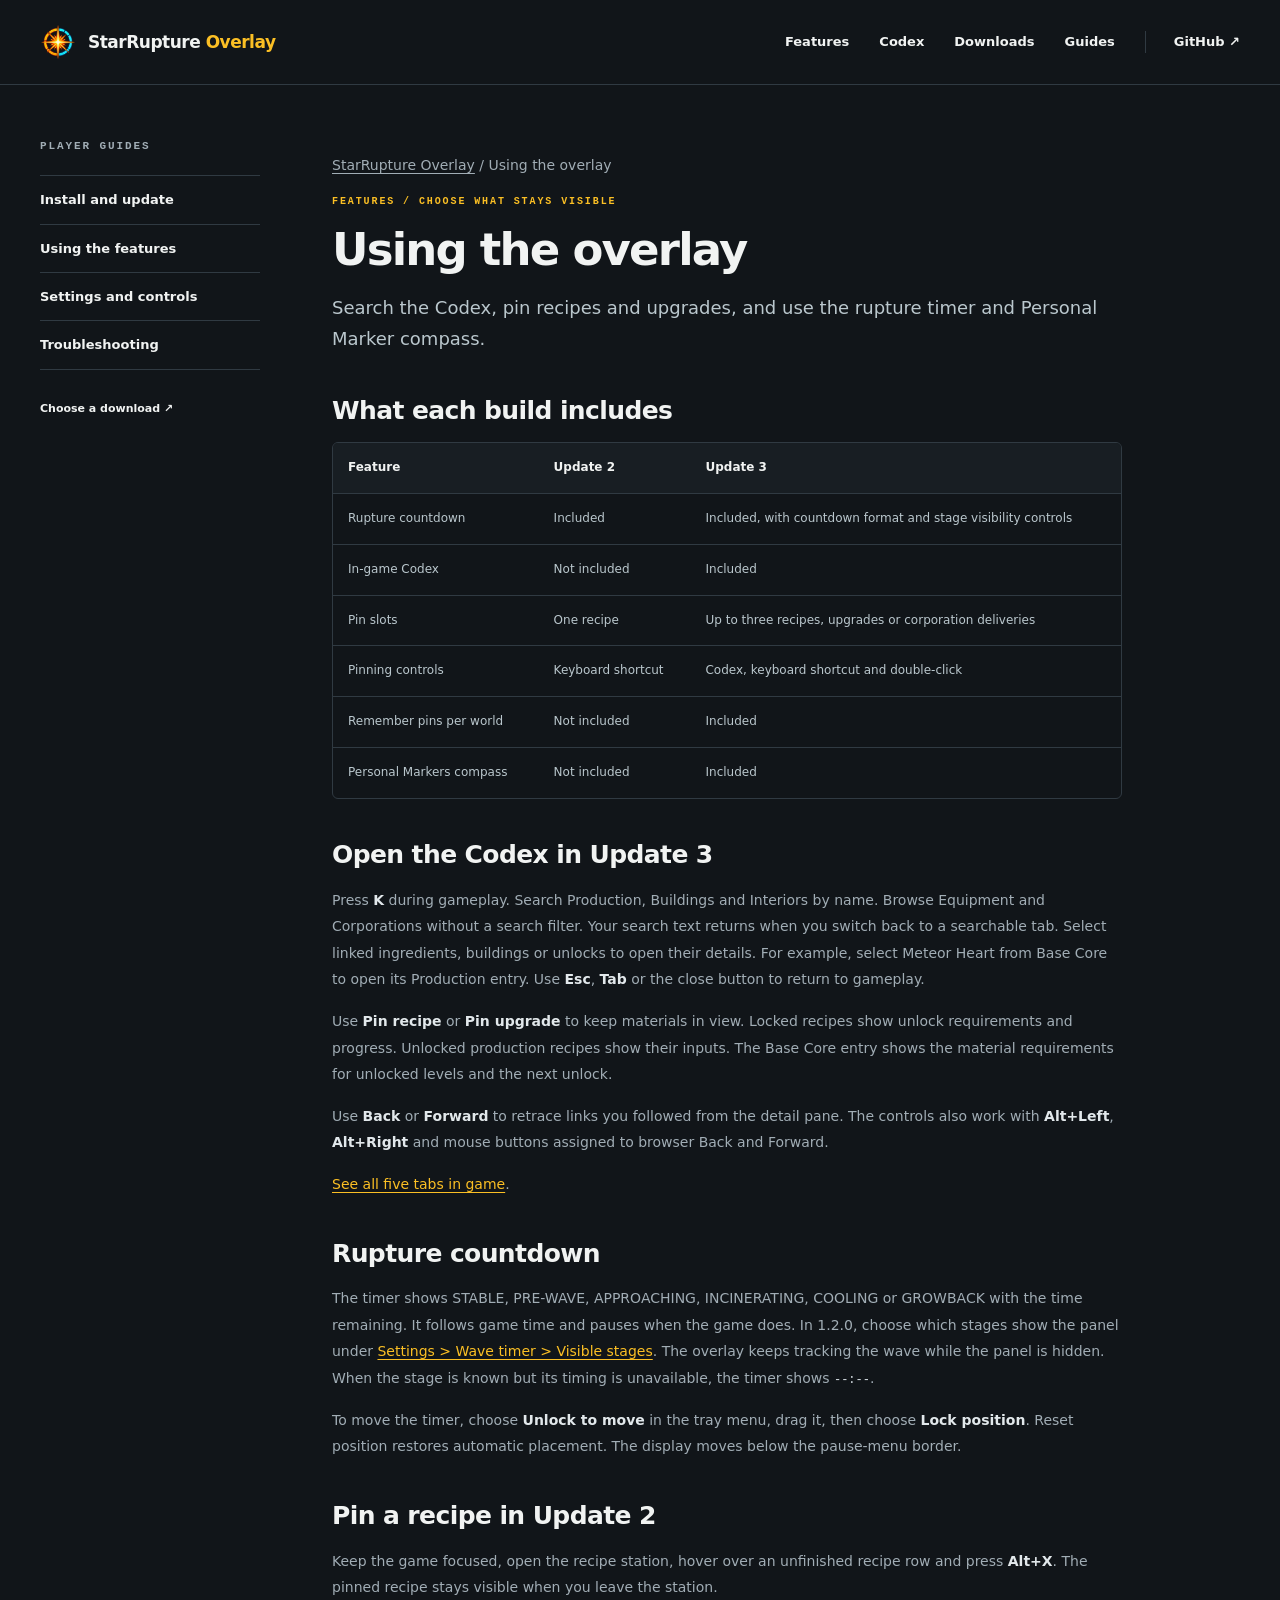
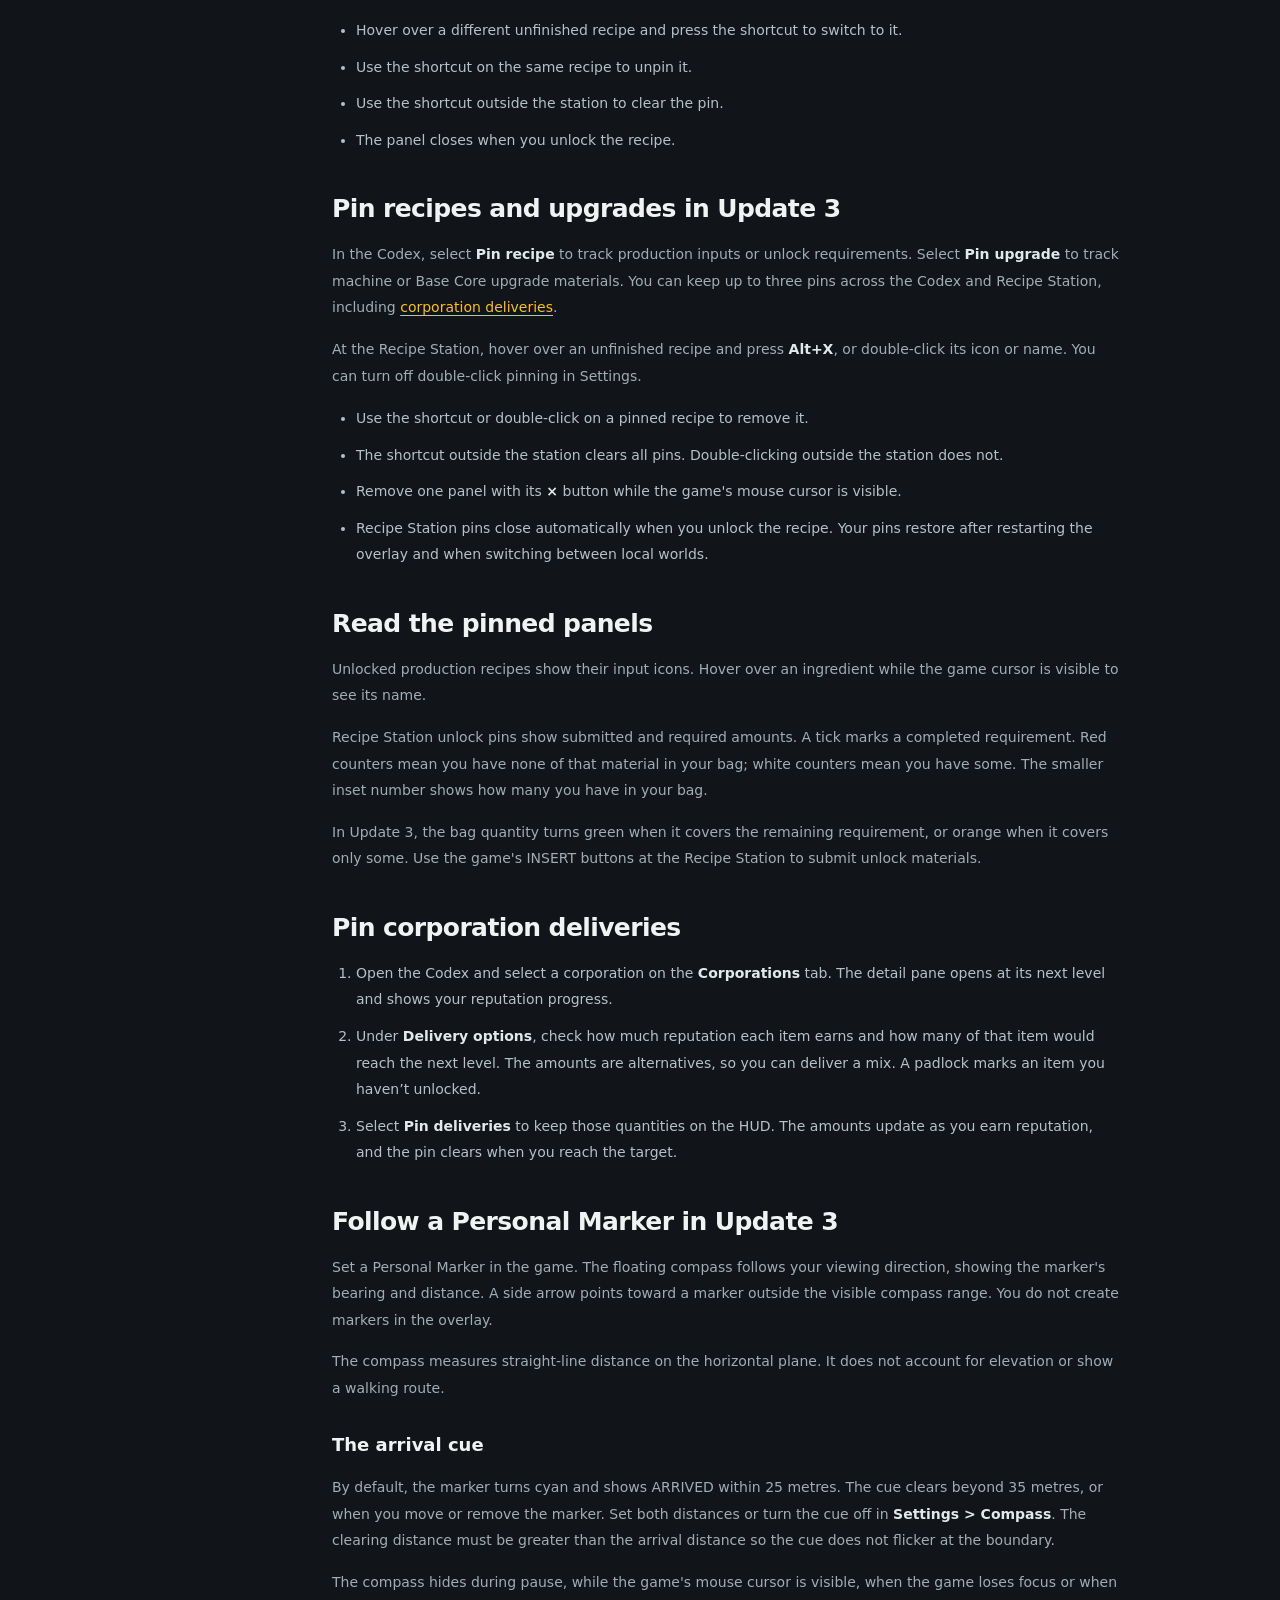
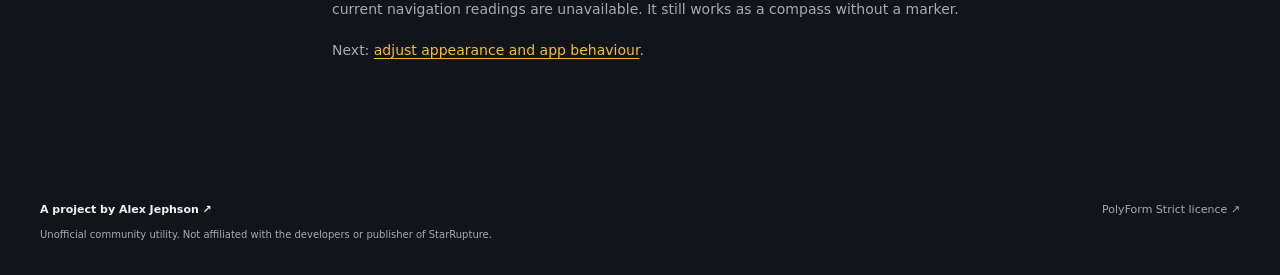
==== commit 36a136b0: "Update player guides for StarRupture Overlay 1.2.0" ====
--- a/site/website/guides/features.html
+++ b/site/website/guides/features.html
@@ -24,10 +24,11 @@
     <a class="brand" href="../"><img src="../assets/overlay-mark.png" width="36" height="36" alt=""><span>StarRupture <strong>Overlay</strong></span></a>
     <nav aria-label="Main navigation"><a href="../#features">Features</a><a href="../#codex">Codex</a><a href="../#get-started">Downloads</a><a href="install.html">Guides</a><a href="https://github.com/ahjephson/star-rupture-overlay" class="nav-source">GitHub <span aria-hidden="true">↗</span></a></nav>
   </div></header>
-<main id="main" class="wrap guide-layout"><aside class="guide-nav"><p class="eyebrow">PLAYER GUIDES</p><nav aria-label="Player guides"><a href="install.html">Install and update</a><a href="features.html">Using the features</a><a href="settings.html">Settings and controls</a><a href="help.html">Troubleshooting</a></nav><a class="text-link" href="../#get-started">Choose a download ↗</a></aside><article class="guide-prose"><p class="guide-breadcrumb"><a href="../">StarRupture Overlay</a> / Using the overlay</p><p class="eyebrow">FEATURES / CHOOSE WHAT STAYS VISIBLE</p><h1>Using the overlay</h1><p class="guide-intro">Search the Codex, pin recipes and upgrades, and use the rupture timer and Personal Marker compass.</p><h2>What each build includes</h2><div class="table-scroll"><table><thead><tr><th>Feature</th><th>Update 2</th><th>Update 3</th></tr></thead><tbody><tr><td>Rupture countdown</td><td>Included</td><td>Included, with format controls</td></tr><tr><td>In-game Codex</td><td>Not included</td><td>Included</td></tr><tr><td>Pinned recipes</td><td>One</td><td>Up to three</td></tr><tr><td>Pinning controls</td><td>Keyboard shortcut</td><td>Codex, keyboard shortcut and double-click</td></tr><tr><td>Remember pins per world</td><td>Not included</td><td>Included</td></tr><tr><td>Personal Markers compass</td><td>Not included</td><td>Included</td></tr></tbody></table></div><h2 id="codex-guide">Open the Codex in Update 3</h2><p>Press <strong>K</strong> during gameplay. Search each of the five tabs by name, and select linked ingredients, buildings or unlocks to open their related entries. Use <strong>Esc</strong>, <strong>Tab</strong> or the close button to return to gameplay.</p><p>Use <strong>Pin recipe</strong> or <strong>Pin upgrade</strong> to keep materials in view. Locked recipes show unlock requirements and progress. Unlocked production recipes show their inputs. The Base Core entry shows the material requirements for unlocked levels and the next unlock.</p><p><a href="../#codex">See all five tabs in game</a>.</p>
-<h2>Rupture countdown</h2><p>The timer shows STABLE, PRE-WAVE, APPROACHING, INCINERATING, COOLING or GROWBACK with the time remaining. It follows game time and pauses when the game does. If a current reading is unavailable, it shows <code>--:--</code>.</p><p>To move the timer, choose <strong>Unlock to move</strong> in the tray menu, drag it, then choose <strong>Lock position</strong>. Reset position restores automatic placement. The display moves below the pause-menu border.</p>
+<main id="main" class="wrap guide-layout"><aside class="guide-nav"><p class="eyebrow">PLAYER GUIDES</p><nav aria-label="Player guides"><a href="install.html">Install and update</a><a href="features.html">Using the features</a><a href="settings.html">Settings and controls</a><a href="help.html">Troubleshooting</a></nav><a class="text-link" href="../#get-started">Choose a download ↗</a></aside><article class="guide-prose"><p class="guide-breadcrumb"><a href="../">StarRupture Overlay</a> / Using the overlay</p><p class="eyebrow">FEATURES / CHOOSE WHAT STAYS VISIBLE</p><h1>Using the overlay</h1><p class="guide-intro">Search the Codex, pin recipes and upgrades, and use the rupture timer and Personal Marker compass.</p><h2>What each build includes</h2><div class="table-scroll"><table><thead><tr><th>Feature</th><th>Update 2</th><th>Update 3</th></tr></thead><tbody><tr><td>Rupture countdown</td><td>Included</td><td>Included, with countdown format and stage visibility controls</td></tr><tr><td>In-game Codex</td><td>Not included</td><td>Included</td></tr><tr><td>Pin slots</td><td>One recipe</td><td>Up to three recipes, upgrades or corporation deliveries</td></tr><tr><td>Pinning controls</td><td>Keyboard shortcut</td><td>Codex, keyboard shortcut and double-click</td></tr><tr><td>Remember pins per world</td><td>Not included</td><td>Included</td></tr><tr><td>Personal Markers compass</td><td>Not included</td><td>Included</td></tr></tbody></table></div><h2 id="codex-guide">Open the Codex in Update 3</h2><p>Press <strong>K</strong> during gameplay. Search Production, Buildings and Interiors by name. Browse Equipment and Corporations without a search filter. Your search text returns when you switch back to a searchable tab. Select linked ingredients, buildings or unlocks to open their details. For example, select Meteor Heart from Base Core to open its Production entry. Use <strong>Esc</strong>, <strong>Tab</strong> or the close button to return to gameplay.</p><p>Use <strong>Pin recipe</strong> or <strong>Pin upgrade</strong> to keep materials in view. Locked recipes show unlock requirements and progress. Unlocked production recipes show their inputs. The Base Core entry shows the material requirements for unlocked levels and the next unlock.</p><p>Use <strong>Back</strong> or <strong>Forward</strong> to retrace links you followed from the detail pane. The controls also work with <strong>Alt+Left</strong>, <strong>Alt+Right</strong> and mouse buttons assigned to browser Back and Forward.</p><p><a href="../#codex">See all five tabs in game</a>.</p>
+<h2>Rupture countdown</h2><p>The timer shows STABLE, PRE-WAVE, APPROACHING, INCINERATING, COOLING or GROWBACK with the time remaining. It follows game time and pauses when the game does. In 1.2.0, choose which stages show the panel under <a href="settings.html#wave-timer">Settings &gt; Wave timer &gt; Visible stages</a>. The overlay keeps tracking the wave while the panel is hidden. When the stage is known but its timing is unavailable, the timer shows <code>--:--</code>.</p><p>To move the timer, choose <strong>Unlock to move</strong> in the tray menu, drag it, then choose <strong>Lock position</strong>. Reset position restores automatic placement. The display moves below the pause-menu border.</p>
 <h2>Pin a recipe in Update 2</h2><p>Keep the game focused, open the recipe station, hover over an unfinished recipe row and press <strong>Alt+X</strong>. The pinned recipe stays visible when you leave the station.</p><ul><li>Hover over a different unfinished recipe and press the shortcut to switch to it.</li><li>Use the shortcut on the same recipe to unpin it.</li><li>Use the shortcut outside the station to clear the pin.</li><li>The panel closes when you unlock the recipe.</li></ul>
-<h2 id="recipe-pins">Pin recipes and upgrades in Update 3</h2><p>In the Codex, select <strong>Pin recipe</strong> to track production inputs or unlock requirements. Select <strong>Pin upgrade</strong> to track machine or Base Core upgrade materials. You can keep up to three pins across the Codex and Recipe Station.</p><p>At the Recipe Station, hover over an unfinished recipe and press <strong>Alt+X</strong>, or double-click its icon or name. You can turn off double-click pinning in Settings.</p><ul><li>Use the shortcut or double-click on a pinned recipe to remove it.</li><li>The shortcut outside the station clears all pins. Double-clicking outside the station does not.</li><li>Remove one panel with its <strong>×</strong> button while the game's mouse cursor is visible.</li><li>Recipe Station pins close automatically when you unlock the recipe. Your pins restore after restarting the overlay and when switching between local worlds.</li></ul>
+<h2 id="recipe-pins">Pin recipes and upgrades in Update 3</h2><p>In the Codex, select <strong>Pin recipe</strong> to track production inputs or unlock requirements. Select <strong>Pin upgrade</strong> to track machine or Base Core upgrade materials. You can keep up to three pins across the Codex and Recipe Station, including <a href="#corporation-deliveries">corporation deliveries</a>.</p><p>At the Recipe Station, hover over an unfinished recipe and press <strong>Alt+X</strong>, or double-click its icon or name. You can turn off double-click pinning in Settings.</p><ul><li>Use the shortcut or double-click on a pinned recipe to remove it.</li><li>The shortcut outside the station clears all pins. Double-clicking outside the station does not.</li><li>Remove one panel with its <strong>×</strong> button while the game's mouse cursor is visible.</li><li>Recipe Station pins close automatically when you unlock the recipe. Your pins restore after restarting the overlay and when switching between local worlds.</li></ul>
 <h2>Read the pinned panels</h2><p>Unlocked production recipes show their input icons. Hover over an ingredient while the game cursor is visible to see its name.</p><p>Recipe Station unlock pins show submitted and required amounts. A tick marks a completed requirement. Red counters mean you have none of that material in your bag; white counters mean you have some. The smaller inset number shows how many you have in your bag.</p><p>In Update 3, the bag quantity turns green when it covers the remaining requirement, or orange when it covers only some. Use the game's INSERT buttons at the Recipe Station to submit unlock materials.</p>
+<h2 id="corporation-deliveries">Pin corporation deliveries</h2><ol><li>Open the Codex and select a corporation on the <strong>Corporations</strong> tab. The detail pane opens at its next level and shows your reputation progress.</li><li>Under <strong>Delivery options</strong>, check how much reputation each item earns and how many of that item would reach the next level. The amounts are alternatives, so you can deliver a mix. A padlock marks an item you haven’t unlocked.</li><li>Select <strong>Pin deliveries</strong> to keep those quantities on the HUD. The amounts update as you earn reputation, and the pin clears when you reach the target.</li></ol>
 <h2>Follow a Personal Marker in Update 3</h2><p>Set a Personal Marker in the game. The floating compass follows your viewing direction, showing the marker's bearing and distance. A side arrow points toward a marker outside the visible compass range. You do not create markers in the overlay.</p><p>The compass measures straight-line distance on the horizontal plane. It does not account for elevation or show a walking route.</p><h3>The arrival cue</h3><p>By default, the marker turns cyan and shows ARRIVED within 25 metres. The cue clears beyond 35 metres, or when you move or remove the marker. Set both distances or turn the cue off in <strong>Settings &gt; Compass</strong>. The clearing distance must be greater than the arrival distance so the cue does not flicker at the boundary.</p><p>The compass hides during pause, while the game's mouse cursor is visible, when the game loses focus or when current navigation readings are unavailable. It still works as a compass without a marker.</p><p>Next: <a href="settings.html">adjust appearance and app behaviour</a>.</p></article></main>
   <footer class="wrap footer"><div><a class="footer-brand" href="https://ahjephson.dev/">A project by Alex Jephson <span aria-hidden="true">↗</span></a><p>Unofficial community utility. Not affiliated with the developers or publisher of StarRupture.</p></div><a href="https://github.com/ahjephson/star-rupture-overlay/blob/main/LICENSE">PolyForm Strict licence ↗</a></footer></body></html>
--- a/site/website/styles.css
+++ b/site/website/styles.css
@@ -7,7 +7,7 @@
 @media(max-width:700px){.feature-showcase{grid-template-columns:1fr}.feature-content{padding:23px}.feature-showcase h3{font-size:24px}.feature-visual{height:180px}.recipe-feature{grid-template-columns:1fr!important}.recipe-visual{grid-column:1;grid-row:1;min-height:350px;border-left:0;border-bottom:1px solid var(--line)}.recipe-feature .feature-content{grid-row:2;padding:25px}.recipe-visual .capture-window{transform:scale(.6);margin-block:-110px}.compass-visual .capture-window{transform:scale(.68)}.capture-caption{font-size:7px}}
 
 .feature-showcase .feature-label>span{font:inherit}.feature-showcase .feature-label>.upcoming-tag{font-size:8px;letter-spacing:.5px;border:1px solid #69551f;padding:3px 7px;border-radius:3px}.timer-visual .capture-window{width:222px;height:86px}.timer-visual img{left:-8px;top:-8px}
-.timer-visual .capture-window,.recipe-visual .capture-window{border:2px solid #657580;border-radius:4px;box-shadow:0 0 0 10px #10171d,0 0 0 11px #35434e,0 12px 30px #0008}.compass-states{height:250px;flex-direction:column;gap:10px}.marker-state .state-label{display:block;text-align:center;font:8px ui-monospace,monospace;letter-spacing:1px;color:var(--muted);margin-bottom:7px}.compass-states .marker-state>.capture-window{height:93px;border:1px solid #4d6268;border-radius:4px}.compass-states .arrival-state{display:flex;align-items:center;gap:18px}.compass-states .arrival-state>.capture-window{width:148px;height:53px;border:1px solid #4d6268;border-radius:4px}.compass-states .arrival-state img{left:-1206px;top:-40px}.arrival-state p{font-size:11px!important;max-width:125px}.version-note{margin-top:14px;padding:12px 14px;border-left:2px solid var(--amber);background:#11181e;font-size:12px!important}.download-grid{display:grid;grid-template-columns:1fr 1fr;gap:22px}.download-card{padding:32px;background:var(--surface);border:1px solid var(--line);border-radius:7px;display:flex;flex-direction:column;align-items:start}.download-channel{font:10px ui-monospace,monospace;letter-spacing:1px;color:var(--cyan);margin-bottom:18px}.download-card h3{font-size:26px;letter-spacing:-.7px;margin-bottom:12px}.download-card>p{font-size:13px}.download-card .feature-points{margin-bottom:26px;flex:1}.download-card .text-link,.download-card>.small{margin-top:16px}.unavailable{background:#252b30;color:#b4bec5;border:1px solid #495159;cursor:default}.guide-strip{display:flex;justify-content:space-between;gap:24px;align-items:center;margin-top:24px;padding:24px;border:1px solid var(--line);border-radius:7px}.guide-strip h3{font-size:17px}.guide-strip p{font-size:12px;margin-top:5px}
+.timer-visual .capture-window,.recipe-visual .capture-window{border:2px solid #657580;border-radius:4px;box-shadow:0 0 0 10px #10171d,0 0 0 11px #35434e,0 12px 30px #0008}.compass-states{height:250px;flex-direction:column;gap:10px}.marker-state .state-label{display:block;text-align:center;font:8px ui-monospace,monospace;letter-spacing:1px;color:var(--muted);margin-bottom:7px}.compass-states .marker-state>.capture-window{height:93px;border:1px solid #4d6268;border-radius:4px}.compass-states .arrival-state{display:flex;align-items:center;gap:18px}.compass-states .arrival-state>.capture-window{width:148px;height:53px;border:1px solid #4d6268;border-radius:4px}.compass-states .arrival-state img{left:-1206px;top:-40px}.arrival-state p{font-size:11px!important;max-width:125px}.version-note{margin-top:14px;padding:12px 14px;border-left:2px solid var(--amber);background:#11181e;font-size:12px!important}.download-grid{display:grid;grid-template-columns:1fr 1fr;gap:22px}.download-card{padding:32px;background:var(--surface);border:1px solid var(--line);border-radius:7px;display:flex;flex-direction:column;align-items:start}.download-channel{font:10px ui-monospace,monospace;letter-spacing:1px;color:var(--cyan);margin-bottom:18px}.download-card h3{font-size:26px;letter-spacing:-.7px;margin-bottom:12px}.download-card>p{font-size:13px}.download-card .feature-points{margin-bottom:26px;flex:1;align-content:start}.unavailable{background:#252b30;color:#b4bec5;border:1px solid #495159;cursor:default}.guide-strip{display:flex;justify-content:space-between;gap:24px;align-items:center;margin-top:24px;padding:24px;border:1px solid var(--line);border-radius:7px}.guide-strip h3{font-size:17px}.guide-strip p{font-size:12px;margin-top:5px}
 @media(max-width:700px){.download-grid{grid-template-columns:1fr}.download-card{padding:24px}.guide-strip{align-items:start;flex-direction:column}.compass-states{height:230px}.compass-states .marker-state>.capture-window{transform:scale(.65);margin-block:-14px}.compass-states .arrival-state>.capture-window{transform:none}.compass-states .arrival-state{gap:10px}.arrival-state p{max-width:90px}}
 .guide-layout{display:grid;grid-template-columns:220px minmax(0,790px);gap:72px;padding-block:52px 90px}.guide-nav{align-self:start;position:sticky;top:30px}.guide-nav nav{display:flex;flex-direction:column;gap:0;margin-bottom:24px;border-top:1px solid var(--line)}.guide-nav nav a{padding:13px 0;border-bottom:1px solid var(--line);font-size:13px}.guide-nav .text-link{font-size:11px}.guide-prose{min-width:0}.guide-breadcrumb{font-size:11px;margin-bottom:32px}.guide-breadcrumb a{color:var(--muted)!important}.guide-prose h1{font-size:45px;line-height:1.15;letter-spacing:-1.8px;margin-bottom:18px}.guide-prose .guide-intro{font-size:18px;line-height:1.7;margin-bottom:32px;color:#bac7cd}.guide-prose h2{font-size:25px;letter-spacing:-.6px;margin:42px 0 17px}.guide-prose h3{font-size:18px;margin:28px 0 13px}.guide-prose p{margin:15px 0;font-size:14px;line-height:1.9}.guide-prose li{font-size:14px;line-height:1.9;margin:10px 0;color:#b5c1c9}.guide-prose ul,.guide-prose ol{padding-left:24px}.guide-prose strong{color:#e2e8eb;font-weight:600}.guide-prose a:not(.button){color:var(--amber);text-decoration:underline;text-underline-offset:3px}.guide-prose pre{padding:20px;background:#0c1217;border:1px solid var(--line);border-radius:5px;overflow:auto;white-space:pre-wrap;overflow-wrap:anywhere}.guide-prose pre code{font-size:12px}.inline-badge{font:9px ui-monospace,monospace;letter-spacing:.5px;color:var(--amber);border:1px solid #69551f;padding:4px 8px;vertical-align:middle;white-space:nowrap}.table-scroll{overflow:auto;border:1px solid var(--line);border-radius:6px}.guide-prose table{width:100%;border-collapse:collapse;font-size:12px;min-width:520px}.guide-prose th,.guide-prose td{padding:15px;text-align:left;border-bottom:1px solid var(--line);color:#bac7cd}.guide-prose th{color:var(--ink);background:var(--surface);font-weight:600}.guide-prose tr:last-child td{border-bottom:0}.guide-prose .eyebrow{font-size:10px;line-height:1.5;color:var(--amber)}
 @media(max-width:800px){.guide-layout{grid-template-columns:1fr;gap:32px;padding-block:28px 50px}.guide-nav{position:static}.guide-nav nav{display:grid;grid-template-columns:1fr 1fr;margin-bottom:12px;gap:0 18px}.guide-nav .eyebrow{margin-bottom:12px}.guide-prose h1{font-size:36px}.guide-breadcrumb{margin-bottom:22px}.guide-prose .guide-intro{font-size:16px}.guide-prose h2{font-size:23px}.guide-nav nav a{font-size:11px}.guide-prose table{min-width:460px}}
